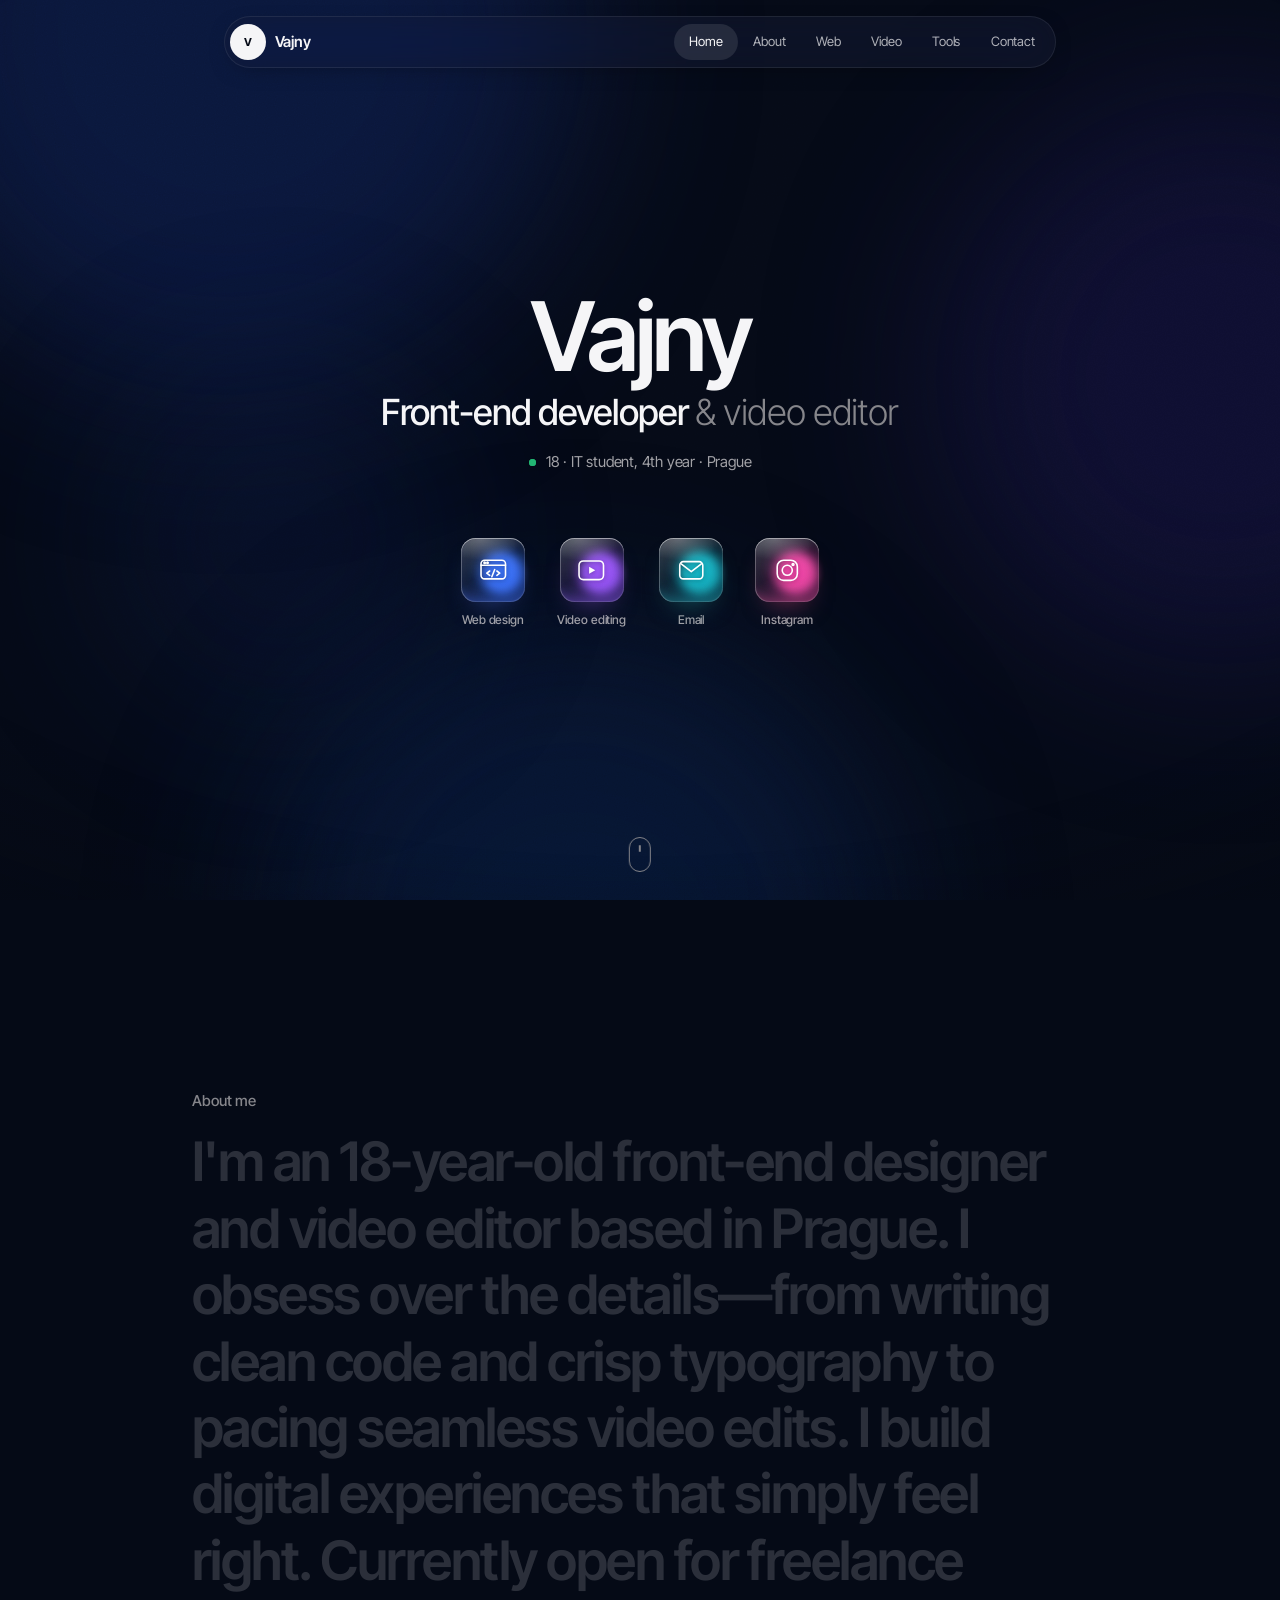
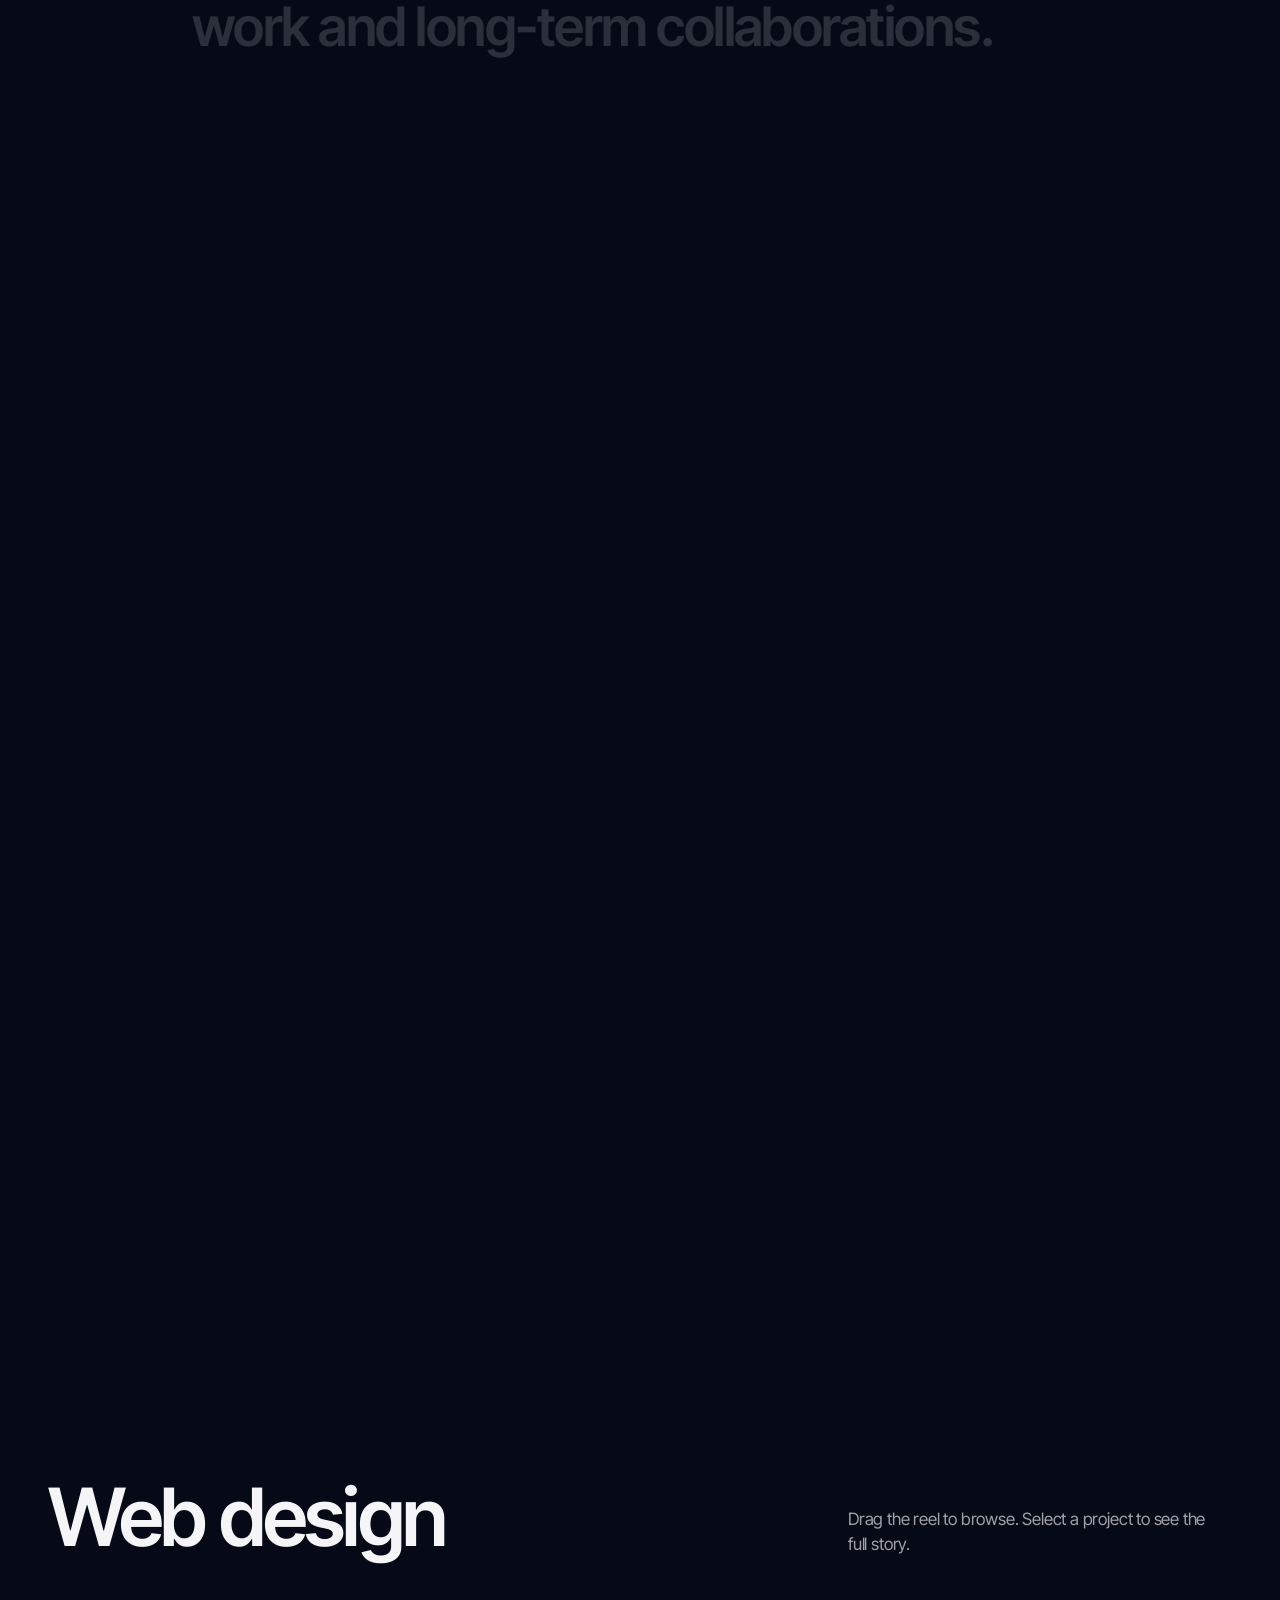
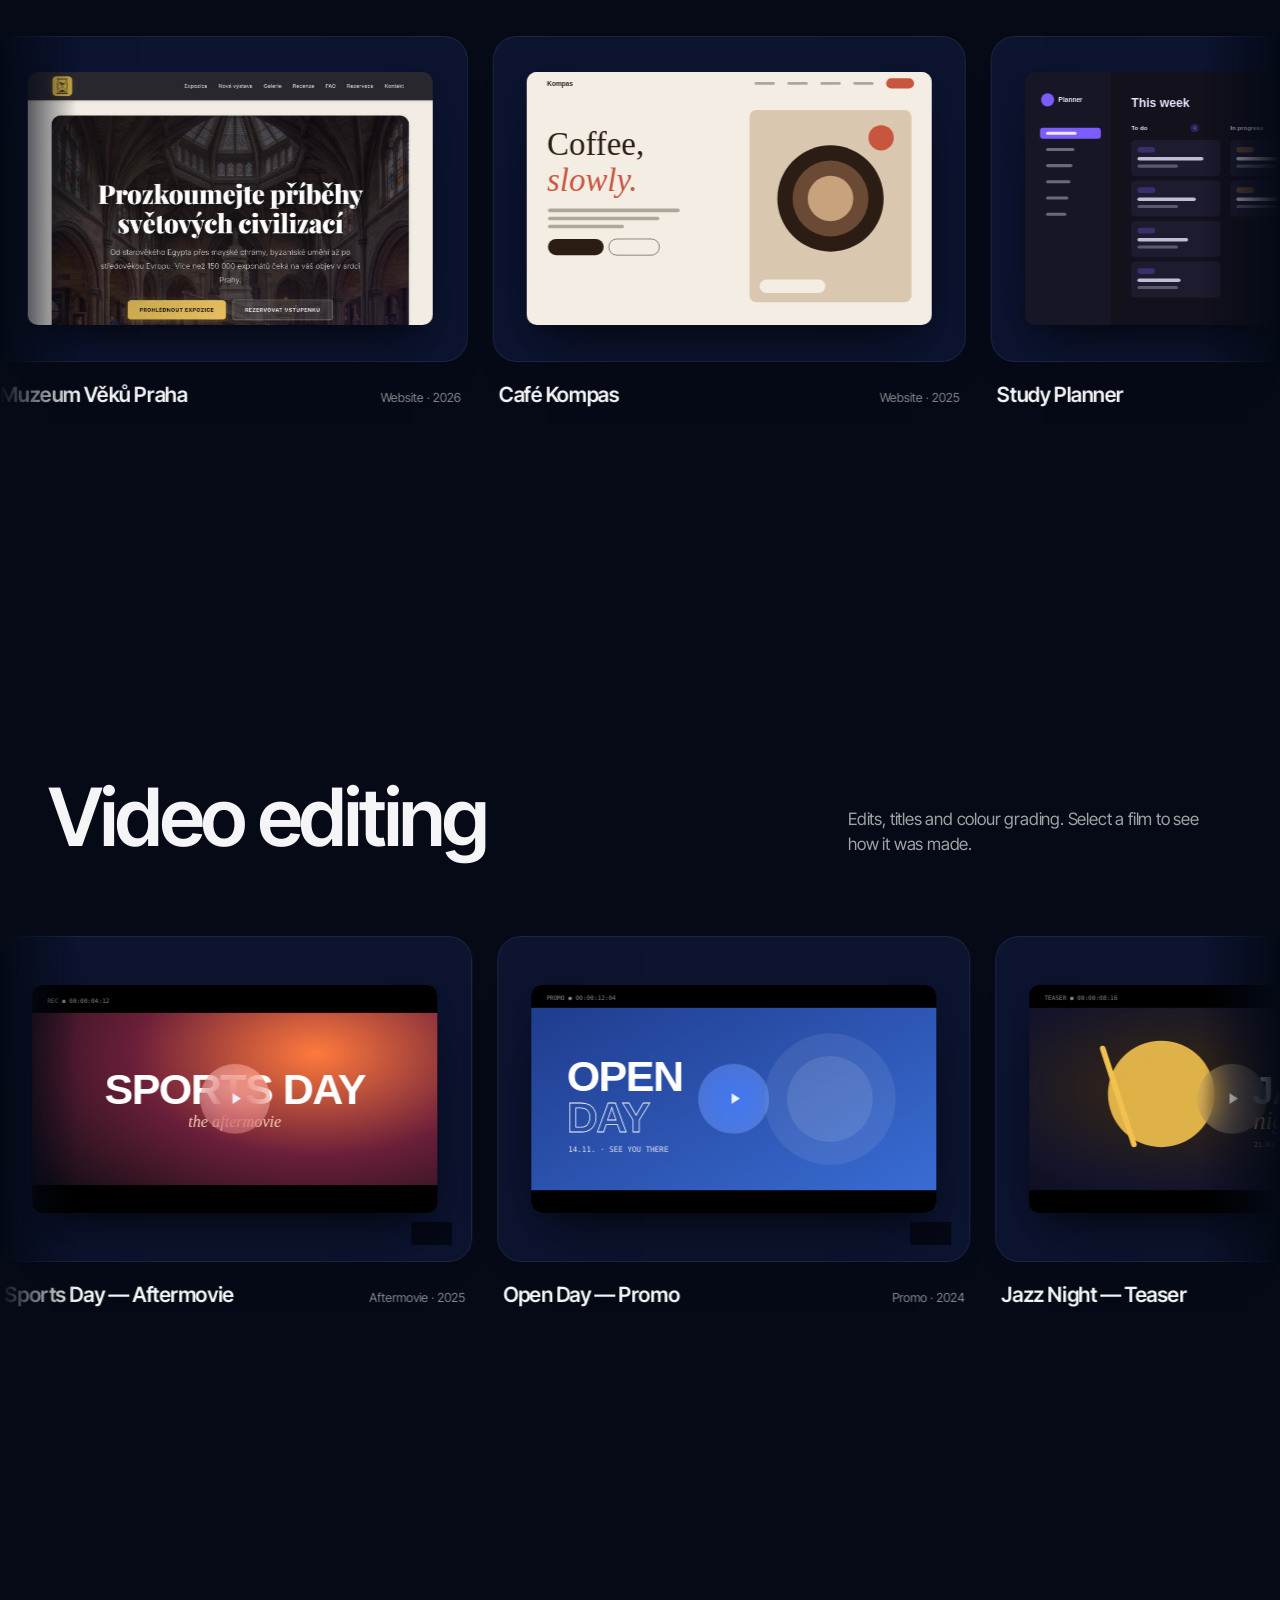
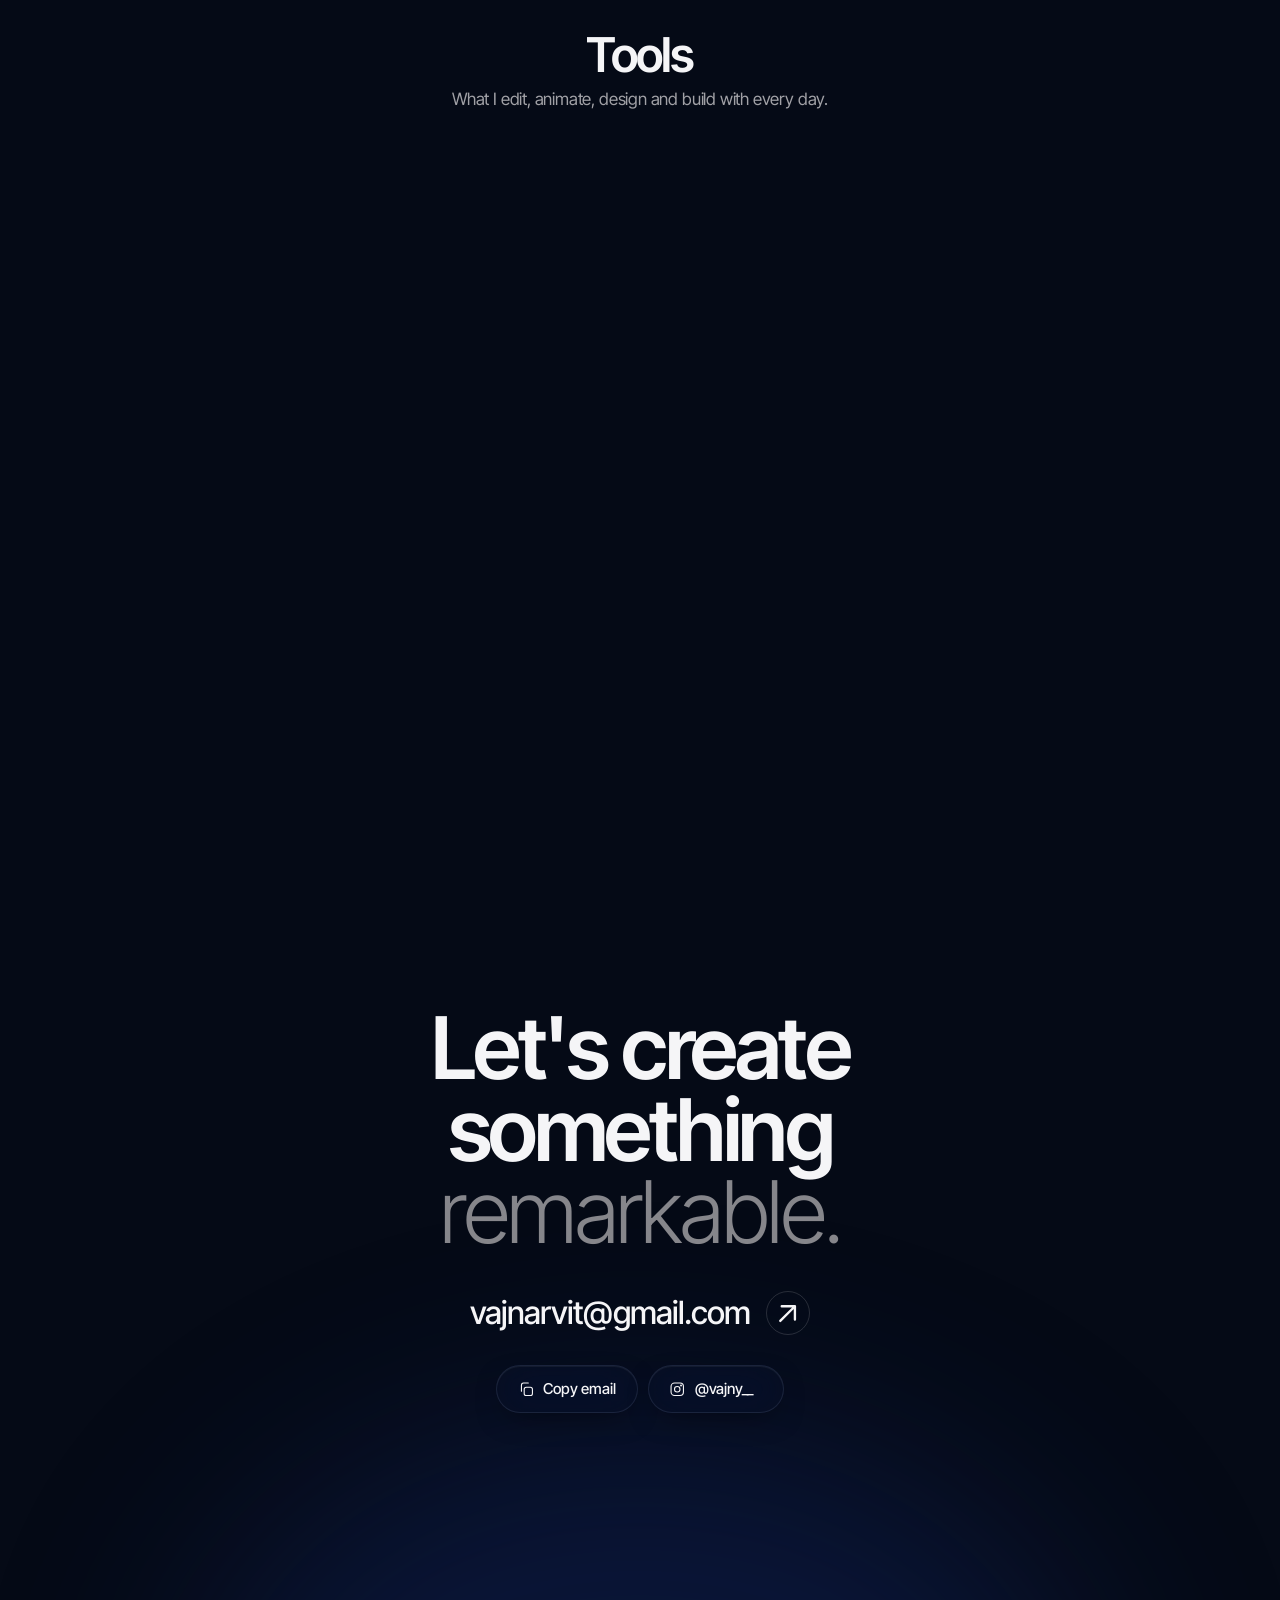
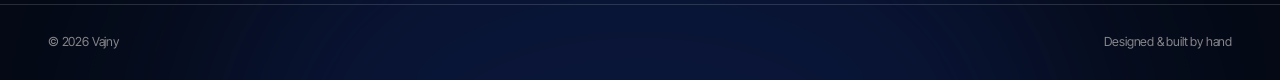
==== index.html @ 8169ac43 "Add files via upload" ====
<!DOCTYPE html>
<html lang="en">
<head>
  <meta charset="UTF-8">
  <meta name="viewport" content="width=device-width, initial-scale=1">
  <title>Vajny — Front-end Developer &amp; Graphic Designer from Prague</title>
  <meta name="description" content="Vajny is an 18-year-old Information Technology student from Prague — a front-end developer and graphic designer making clean websites and video edits.">
  <meta name="color-scheme" content="dark">
  <meta name="theme-color" content="#050a16">

  <meta property="og:title" content="Vajny — Portfolio">
  <meta property="og:description" content="Front-end development and graphic design.">
  <meta property="og:type" content="website">

  <!-- One typeface: Inter Tight -->
  <link rel="preconnect" href="https://fonts.googleapis.com">
  <link rel="preconnect" href="https://fonts.gstatic.com" crossorigin>
  <link rel="stylesheet" href="https://fonts.googleapis.com/css2?family=Inter+Tight:wght@300..700&display=swap">

  <link rel="stylesheet" href="css/style.css">
  <script src="js/main.js" defer></script>
</head>
<body>
  <a class="skip-link" href="#main">Skip to content</a>

  <!-- Page atmosphere: drifting navy lights, an edge vignette and fine grain.
       Purely decorative. -->
  <div class="atmosphere" aria-hidden="true">
    <span class="orb orb--1"></span>
    <span class="orb orb--2"></span>
    <span class="orb orb--3"></span>
    <span class="orb orb--4"></span>
    <span class="atmosphere__vignette"></span>
  </div>

  <!-- Opening intro (decorative; skipped for reduced motion and on repeat visits) -->
  <div class="intro" aria-hidden="true">
    <p class="intro__word">Hello</p>
  </div>

  <!-- =====================================================
       HEADER — floating frosted-glass navigation
       ===================================================== -->
  <header class="site-header">
    <div class="nav-shell">
      <a class="brand" href="#home" aria-label="Vajny — back to top">
        <span class="brand__mark" aria-hidden="true">V</span>
        <span class="brand__name">Vajny</span>
      </a>

      <nav class="nav" aria-label="Primary">
        <ul class="nav__list">
          <li><a class="nav__link" href="#home">Home</a></li>
          <li><a class="nav__link" href="#about">About</a></li>
          <li><a class="nav__link" href="#www">Web</a></li>
          <li><a class="nav__link" href="#video">Video</a></li>
          <li><a class="nav__link" href="#tools">Tools</a></li>
          <li><a class="nav__link" href="#contact">Contact</a></li>
        </ul>
        <span class="nav__pill" aria-hidden="true"></span>
      </nav>

      <button class="menu-btn" type="button" aria-expanded="false" aria-controls="mobile-nav" aria-label="Open menu">
        <span class="menu-btn__bar" aria-hidden="true"></span>
        <span class="menu-btn__bar" aria-hidden="true"></span>
      </button>
    </div>

    <div class="mobile-nav" id="mobile-nav" inert>
      <ul>
        <li><a class="mobile-nav__link" href="#home">Home</a></li>
        <li><a class="mobile-nav__link" href="#about">About</a></li>
        <li><a class="mobile-nav__link" href="#www">Web design</a></li>
        <li><a class="mobile-nav__link" href="#video">Video editing</a></li>
        <li><a class="mobile-nav__link" href="#tools">Tools</a></li>
        <li><a class="mobile-nav__link" href="#contact">Contact</a></li>
      </ul>
    </div>
  </header>

  <main id="main">

    <!-- =====================================================
         #home — HERO
         ===================================================== -->
    <section id="home" class="hero" aria-labelledby="hero-title">
      <div class="container hero__inner">
        <h1 id="hero-title" class="hero__title">
          <span class="hero__name pop" style="--i:0">Vajny</span>
          <span class="hero__role pop" style="--i:1">Front-end developer <span class="muted">&amp; video editor</span></span>
        </h1>

        <p class="hero__meta pop" style="--i:2">
          <span class="status-dot" aria-hidden="true"></span>
          18 · IT student, 4th year · Prague
        </p>

        <!-- App-icon tiles: work + contact, all equal. They pop in, then float gently forever. -->
        <ul class="tiles" aria-label="Explore and contact">
          <li class="tile pop" style="--i:3">
            <a class="tile__link" href="#www">
              <span class="tile__icon tile__icon--web" aria-hidden="true">
                <svg viewBox="0 0 48 48"><rect x="7" y="10" width="34" height="26" rx="5"/><path d="M7 17h34"/><circle cx="12" cy="13.5" r="1"/><circle cx="16" cy="13.5" r="1"/><path d="M19 25l-4 3 4 3M29 25l4 3-4 3M26 23l-4 10"/></svg>
              </span>
              <span class="tile__label">Web design</span>
            </a>
          </li>
          <li class="tile pop" style="--i:4">
            <a class="tile__link" href="#video">
              <span class="tile__icon tile__icon--video" aria-hidden="true">
                <svg viewBox="0 0 48 48"><rect x="7" y="11" width="34" height="26" rx="6"/><path d="M21 19v10l8.5-5z"/></svg>
              </span>
              <span class="tile__label">Video editing</span>
            </a>
          </li>
          <li class="tile pop" style="--i:5">
            <a class="tile__link" href="mailto:vajnarvit@gmail.com">
              <span class="tile__icon tile__icon--mail" aria-hidden="true">
                <svg viewBox="0 0 48 48"><rect x="8" y="12" width="32" height="24" rx="5"/><path d="M10 15l14 11 14-11"/></svg>
              </span>
              <span class="tile__label">Email</span>
            </a>
          </li>
          <li class="tile pop" style="--i:6">
            <a class="tile__link" href="https://www.instagram.com/vajny__" target="_blank" rel="noopener">
              <span class="tile__icon tile__icon--insta" aria-hidden="true">
                <svg viewBox="0 0 48 48"><rect x="10" y="10" width="28" height="28" rx="9"/><circle cx="24" cy="24" r="7"/><circle cx="32" cy="16" r="1.3"/></svg>
              </span>
              <span class="tile__label">Instagram<span class="visually-hidden"> (opens in a new tab)</span></span>
            </a>
          </li>
        </ul>
      </div>

      <a class="scroll-cue pop" style="--i:7" href="#about">
        <span class="scroll-cue__mouse" aria-hidden="true"></span>
        <span class="visually-hidden">Scroll to about</span>
      </a>
    </section>

    <!-- =====================================================
         #about — STATEMENT (pinned; words light up with scroll)
         ===================================================== -->
    <section id="about" class="about" aria-labelledby="about-title">
      <div class="about__sticky">
        <div class="container">
          <h2 id="about-title" class="about__label">About me</h2>
          <p class="statement" data-words>
            I'm an 18-year-old front-end designer and video editor based in Prague. I obsess over the details—from writing clean code and crisp typography to pacing seamless video edits. I build digital experiences that simply feel right. Currently open for freelance work and long-term collaborations.
          </p>
        </div>
      </div>
    </section>

    <!-- =====================================================
         #www — WEB DESIGN (infinite, draggable reel)
         Each card holds the full case study; clicking opens it.
         JS clones the cards (as inert copies) to make the loop seamless.
         ===================================================== -->
    <section id="www" class="work" aria-labelledby="www-title">
      <div class="container work__head">
        <h2 id="www-title" class="section-title">Web design</h2>
        <p class="section-lead">Drag the reel to browse. Select a project to see the full story.</p>
      </div>

      <div class="reel" aria-roledescription="carousel" aria-label="Web design projects">
        <div class="reel__track">

          <!-- PROJECT CARD — copy this <article> to add a project.
               .work-card__details holds everything shown in the detail view (1–3 images). -->
          <article class="work-card">
            <button class="work-card__open" type="button" aria-haspopup="dialog">
              <span class="work-card__media">
                <img src="img/muzeum-1.jpg" alt="Muzeum Věků Praha homepage: a dark museum hall behind the headline “Prozkoumejte příběhy světových civilizací”" loading="lazy" width="800" height="500">
              </span>
              <span class="work-card__row">
                <span class="work-card__title">Muzeum Věků Praha</span>
                <span class="work-card__type">Website · 2026</span>
              </span>
            </button>
            <div class="work-card__details" hidden>
              <h3>Muzeum Věků Praha</h3>
              <p class="pd-type">Website · 2026</p>
              <p>
                A website for a fictional Prague museum of world civilisations. Visitors can browse
                the exhibitions, see what is opening next and book tickets online. The exhibitions
                load from a CSV file, the gallery is a self-playing carousel, and a countdown runs
                to the next opening. The booking form is checked in the browser first, then
                validated and saved by PHP.
              </p>
              <dl>
                <div><dt>Role</dt><dd>Solo — design &amp; development</dd></div>
                <div><dt>Tech</dt><dd>HTML · CSS · JS · PHP</dd></div>
              </dl>
              <div class="pd-images">
                <img src="img/muzeum-2.jpg" alt="Exhibitions section: cards for Ancient Egypt, Greek sculpture and medieval weapons" loading="lazy" width="800" height="500">
                <img src="img/muzeum-3.jpg" alt="Featured exhibitions carousel showing a suit of medieval armour" loading="lazy" width="800" height="500">
                <img src="img/muzeum-4.jpg" alt="Ticket booking form with date, time, number of people and ticket type" loading="lazy" width="800" height="500">
              </div>
            </div>
          </article>

          <article class="work-card">
            <button class="work-card__open" type="button" aria-haspopup="dialog">
              <span class="work-card__media">
                <img src="img/web-1a.svg" alt="Placeholder: Café Kompas homepage" loading="lazy" width="1600" height="1000">
              </span>
              <span class="work-card__row">
                <span class="work-card__title">Café Kompas</span>
                <span class="work-card__type">Website · 2025</span>
              </span>
            </button>
            <div class="work-card__details" hidden>
              <h3>Café Kompas</h3>
              <p class="pd-type">Website · 2025</p>
              <p>
                A responsive website for a small local café. The goal was to make the menu and
                opening hours effortless to find on a phone. I built a mobile-first layout with
                CSS Grid and a lightweight PHP contact form. The site loads in under a second on 4G.
              </p>
              <dl>
                <div><dt>Role</dt><dd>Design &amp; front-end development</dd></div>
                <div><dt>Tech</dt><dd>HTML · CSS · JS · PHP</dd></div>
              </dl>
              <a href="https://example.com" target="_blank" rel="noopener">View live site<span class="visually-hidden"> (opens in a new tab)</span></a>
              <div class="pd-images">
                <img src="img/web-1a.svg" alt="Placeholder: Café Kompas homepage" loading="lazy" width="1600" height="1000">
                <img src="img/web-1b.svg" alt="Placeholder: Café Kompas menu page" loading="lazy" width="1600" height="1000">
              </div>
            </div>
          </article>

          <article class="work-card">
            <button class="work-card__open" type="button" aria-haspopup="dialog">
              <span class="work-card__media">
                <img src="img/web-2a.svg" alt="Placeholder: Study Planner dashboard" loading="lazy" width="1600" height="1000">
              </span>
              <span class="work-card__row">
                <span class="work-card__title">Study Planner</span>
                <span class="work-card__type">Web app · 2025</span>
              </span>
            </button>
            <div class="work-card__details" hidden>
              <h3>Study Planner</h3>
              <p class="pd-type">Web app · 2025</p>
              <p>
                A focused web app that helps students plan homework and exams. Tasks are saved in
                the browser, so it works instantly without an account. I paid close attention to
                keyboard accessibility and clear empty states. Classmates relied on it through the
                whole exam period.
              </p>
              <dl>
                <div><dt>Role</dt><dd>Solo — UX, code &amp; testing</dd></div>
                <div><dt>Tech</dt><dd>HTML · CSS · JS</dd></div>
              </dl>
              <a href="https://example.com" target="_blank" rel="noopener">View live site<span class="visually-hidden"> (opens in a new tab)</span></a>
              <div class="pd-images">
                <img src="img/web-2a.svg" alt="Placeholder: Study Planner dashboard" loading="lazy" width="1600" height="1000">
              </div>
            </div>
          </article>

          <article class="work-card">
            <button class="work-card__open" type="button" aria-haspopup="dialog">
              <span class="work-card__media">
                <img src="img/web-3a.svg" alt="Placeholder: Open Day event homepage" loading="lazy" width="1600" height="1000">
              </span>
              <span class="work-card__row">
                <span class="work-card__title">School Open Day</span>
                <span class="work-card__type">Event platform · 2024</span>
              </span>
            </button>
            <div class="work-card__details" hidden>
              <h3>School Open Day</h3>
              <p class="pd-type">Event platform · 2024</p>
              <p>
                An event site with online registration for my school's open day. Visitors choose a
                time slot and receive a confirmation email. I built the PHP back-end with a MySQL
                database and a simple admin overview. More than 300 people registered through it.
              </p>
              <dl>
                <div><dt>Role</dt><dd>Back-end &amp; form logic (team of 3)</dd></div>
                <div><dt>Tech</dt><dd>HTML · CSS · PHP</dd></div>
              </dl>
              <a href="https://example.com" target="_blank" rel="noopener">View live site<span class="visually-hidden"> (opens in a new tab)</span></a>
              <div class="pd-images">
                <img src="img/web-3a.svg" alt="Placeholder: Open Day event homepage" loading="lazy" width="1600" height="1000">
                <img src="img/web-3b.svg" alt="Placeholder: registration form with time slots" loading="lazy" width="1600" height="1000">
                <img src="img/web-3c.svg" alt="Placeholder: admin table of registrations" loading="lazy" width="1600" height="1000">
              </div>
            </div>
          </article>

        </div>
      </div>
    </section>

    <!-- =====================================================
         #video — VIDEO EDITING (second infinite reel)
         Same card format as web design; "duration" is the video length.
         ===================================================== -->
    <section id="video" class="work" aria-labelledby="video-title">
      <div class="container work__head">
        <h2 id="video-title" class="section-title">Video editing</h2>
        <p class="section-lead">Edits, titles and colour grading. Select a film to see how it was made.</p>
      </div>

      <div class="reel" aria-roledescription="carousel" aria-label="Video editing projects">
        <div class="reel__track">

          <article class="work-card work-card--video">
            <button class="work-card__open" type="button" aria-haspopup="dialog">
              <span class="work-card__media">
                <img src="img/design-3a.svg" alt="Placeholder: Sports Day aftermovie title card" loading="lazy" width="1600" height="900">
                <span class="play" aria-hidden="true"><svg viewBox="0 0 24 24"><path d="M9 7v10l8-5z"/></svg></span>
                <span class="duration">1:48</span>
              </span>
              <span class="work-card__row">
                <span class="work-card__title">Sports Day — Aftermovie</span>
                <span class="work-card__type">Aftermovie · 2025</span>
              </span>
            </button>
            <div class="work-card__details" hidden>
              <h3>Sports Day — Aftermovie</h3>
              <p class="pd-type">Aftermovie · 2025 · 1:48</p>
              <p>
                A fast, energetic recap of the school sports day. I cut around three hours of footage from four cameras down to under two minutes, timed the edit to the music and graded every shot to one warm, consistent look.
              </p>
              <dl>
                <div><dt>Role</dt><dd>Editing, titles &amp; colour grading</dd></div>
                <div><dt>Tools</dt><dd>Premiere Pro, After Effects</dd></div>
              </dl>
              <a href="https://example.com" target="_blank" rel="noopener">Watch the video<span class="visually-hidden"> (opens in a new tab)</span></a>
              <div class="pd-images">
                <img src="img/design-3a.svg" alt="Placeholder: aftermovie title card" loading="lazy" width="1600" height="900">
                <img src="img/design-3b.svg" alt="Placeholder: colour grading before and after" loading="lazy" width="1600" height="900">
                <img src="img/design-3c.svg" alt="Placeholder: editing timeline in Premiere Pro" loading="lazy" width="1600" height="900">
              </div>
            </div>
          </article>

          <article class="work-card work-card--video">
            <button class="work-card__open" type="button" aria-haspopup="dialog">
              <span class="work-card__media">
                <img src="img/video-2a.svg" alt="Placeholder: Open Day promo video still" loading="lazy" width="1600" height="900">
                <span class="play" aria-hidden="true"><svg viewBox="0 0 24 24"><path d="M9 7v10l8-5z"/></svg></span>
                <span class="duration">0:45</span>
              </span>
              <span class="work-card__row">
                <span class="work-card__title">Open Day — Promo</span>
                <span class="work-card__type">Promo · 2024</span>
              </span>
            </button>
            <div class="work-card__details" hidden>
              <h3>Open Day — Promo</h3>
              <p class="pd-type">Promo · 2024 · 0:45</p>
              <p>
                A short promotional video inviting future students to the school open day. I planned the shots, edited a tight 45-second cut for social media and designed animated titles that match the event website.
              </p>
              <dl>
                <div><dt>Role</dt><dd>Planning, editing &amp; motion titles</dd></div>
                <div><dt>Tools</dt><dd>Premiere Pro, After Effects</dd></div>
              </dl>
              <a href="https://example.com" target="_blank" rel="noopener">Watch the video<span class="visually-hidden"> (opens in a new tab)</span></a>
              <div class="pd-images">
                <img src="img/video-2a.svg" alt="Placeholder: Open Day promo video still" loading="lazy" width="1600" height="900">
              </div>
            </div>
          </article>

          <article class="work-card work-card--video">
            <button class="work-card__open" type="button" aria-haspopup="dialog">
              <span class="work-card__media">
                <img src="img/video-3a.svg" alt="Placeholder: Jazz Night teaser still" loading="lazy" width="1600" height="900">
                <span class="play" aria-hidden="true"><svg viewBox="0 0 24 24"><path d="M9 7v10l8-5z"/></svg></span>
                <span class="duration">0:30</span>
              </span>
              <span class="work-card__row">
                <span class="work-card__title">Jazz Night — Teaser</span>
                <span class="work-card__type">Teaser · 2025</span>
              </span>
            </button>
            <div class="work-card__details" hidden>
              <h3>Jazz Night — Teaser</h3>
              <p class="pd-type">Teaser · 2025 · 0:30</p>
              <p>
                A moody 30-second teaser for the school concert evening, built around the poster series. Slow pushes, film grain and type that moves to the rhythm of the music.
              </p>
              <dl>
                <div><dt>Role</dt><dd>Editing, sound sync &amp; grading</dd></div>
                <div><dt>Tools</dt><dd>Premiere Pro, After Effects</dd></div>
              </dl>
              <a href="https://example.com" target="_blank" rel="noopener">Watch the video<span class="visually-hidden"> (opens in a new tab)</span></a>
              <div class="pd-images">
                <img src="img/video-3a.svg" alt="Placeholder: Jazz Night teaser still" loading="lazy" width="1600" height="900">
                <img src="img/design-1a.svg" alt="Placeholder: Jazz Night poster the teaser is based on" loading="lazy" width="900" height="1200">
              </div>
            </div>
          </article>

        </div>
      </div>
    </section>

    <!-- =====================================================
         #tools — TOOLS I USE
         Apple-style bento grid; each card runs a tiny live demo of the tool.
         (The earlier dock version is saved in versions/tools-dock.)
         ===================================================== -->
    <section id="tools" class="tools" aria-labelledby="tools-title">
      <div class="container">
        <div class="work__head">
          <h2 id="tools-title" class="section-title">Tools</h2>
          <p class="section-lead">What I edit, animate, design and build with every day.</p>
        </div>

        <!-- Bento grid: every card carries a tiny live demo of what the tool does.
             Demos are decorative (aria-hidden) except the JavaScript button, which really works. -->
        <ul class="bento" role="list">
          <!-- Premiere Pro: a timeline with a playhead sweeping across -->
          <li class="bento__card bento__card--pr" data-tool="pr">
            <div class="bento__visual" aria-hidden="true">
              <div class="tl">
                <div class="tl__ruler"><span>00:00</span><span>00:15</span><span>00:30</span><span>00:45</span></div>
                <div class="tl__track"><b>V2</b><i style="--x:16%;--w:22%"></i><i style="--x:66%;--w:16%"></i></div>
                <div class="tl__track"><b>V1</b><i style="--x:0%;--w:34%"></i><i style="--x:35%;--w:27%"></i><i style="--x:63%;--w:37%"></i></div>
                <div class="tl__track tl__track--audio"><b>A1</b><i style="--x:0%;--w:100%"></i></div>
                <span class="tl__head"></span>
              </div>
            </div>
            <div class="bento__info">
              <span class="app-icon app-icon--pr" aria-hidden="true">Pr</span>
              <div>
                <h3 class="bento__name">Premiere Pro</h3>
                <p class="bento__use">Cutting aftermovies, promos and teasers.</p>
              </div>
            </div>
          </li>

          <!-- After Effects: an ease curve in the graph editor, a dot riding it -->
          <li class="bento__card bento__card--ae" data-tool="ae">
            <div class="bento__visual" aria-hidden="true">
              <svg class="graph" viewBox="0 0 200 120" preserveAspectRatio="xMidYMid meet">
                <path class="graph__grid" d="M0 30H200M0 60H200M0 90H200M50 0V120M100 0V120M150 0V120"/>
                <path class="graph__handle" d="M14 104H92M186 16H104"/>
                <circle class="graph__knob" cx="92" cy="104" r="3"/>
                <circle class="graph__knob" cx="104" cy="16" r="3"/>
                <path class="graph__curve" d="M14 104 C 92 104, 104 16, 186 16"/>
                <rect class="graph__key" x="9" y="99" width="10" height="10" transform="rotate(45 14 104)"/>
                <rect class="graph__key" x="181" y="11" width="10" height="10" transform="rotate(45 186 16)"/>
                <circle class="graph__dot" r="5">
                  <animateMotion dur="3.2s" repeatCount="indefinite" path="M14 104 C 92 104, 104 16, 186 16"
                                 keyPoints="0;1;1;0;0" keyTimes="0;.4;.5;.9;1" calcMode="spline"
                                 keySplines=".7 0 .3 1;0 0 1 1;.7 0 .3 1;0 0 1 1"/>
                </circle>
              </svg>
            </div>
            <div class="bento__info">
              <span class="app-icon app-icon--ae" aria-hidden="true">Ae</span>
              <div>
                <h3 class="bento__name">After Effects</h3>
                <p class="bento__use">Motion, titles and smooth easing.</p>
              </div>
            </div>
          </li>

          <!-- Figma: a frame with a live cursor resizing a shape -->
          <li class="bento__card bento__card--figma" data-tool="figma">
            <div class="bento__visual" aria-hidden="true">
              <div class="canvas">
                <span class="canvas__label">Desktop — Home</span>
                <div class="canvas__frame">
                  <span class="canvas__bar"></span>
                  <span class="canvas__line"></span>
                  <span class="canvas__line canvas__line--short"></span>
                  <span class="canvas__shape"><i></i><i></i><i></i><i></i></span>
                  <span class="cursor"><svg viewBox="0 0 16 16"><path d="M2 1l11 6-5 1.5L5.5 14z"/></svg><em>Vajny</em></span>
                </div>
              </div>
            </div>
            <div class="bento__info">
              <span class="app-icon app-icon--figma" aria-hidden="true"><svg viewBox="0 0 38 57"><path fill="#f24e1e" d="M19 0H9.5a9.5 9.5 0 0 0 0 19H19z"/><path fill="#ff7262" d="M19 0h9.5a9.5 9.5 0 0 1 0 19H19z"/><path fill="#a259ff" d="M19 19H9.5a9.5 9.5 0 0 0 0 19H19z"/><circle fill="#1abcfe" cx="28.5" cy="28.5" r="9.5"/><path fill="#0acf83" d="M9.5 38H19v9.5A9.5 9.5 0 1 1 9.5 38z"/></svg></span>
              <div>
                <h3 class="bento__name">Figma</h3>
                <p class="bento__use">Layouts and prototypes before any code.</p>
              </div>
            </div>
          </li>

          <!-- HTML: markup typing itself out -->
          <li class="bento__card bento__card--html" data-tool="html">
            <div class="bento__visual" aria-hidden="true">
              <div class="code">
                <span class="code__line" style="--l:0"><span class="c-t">&lt;section</span> <span class="c-a">id</span>=<span class="c-s">"home"</span><span class="c-t">&gt;</span></span>
                <span class="code__line code__line--in" style="--l:1"><span class="c-t">&lt;h1&gt;</span>Vajny<span class="c-t">&lt;/h1&gt;</span></span>
                <span class="code__line code__line--in" style="--l:2"><span class="c-t">&lt;p&gt;</span>Front-end dev<span class="c-t">&lt;/p&gt;</span></span>
                <span class="code__line" style="--l:3"><span class="c-t">&lt;/section&gt;</span><span class="caret"></span></span>
              </div>
            </div>
            <div class="bento__info">
              <span class="app-icon app-icon--html" aria-hidden="true"><span>HTML</span></span>
              <div>
                <h3 class="bento__name">HTML</h3>
                <p class="bento__use">Semantic, accessible structure.</p>
              </div>
            </div>
          </li>

          <!-- CSS: one box restyled by the rule beside it -->
          <li class="bento__card bento__card--css" data-tool="css">
            <div class="bento__visual" aria-hidden="true">
              <div class="morph">
                <span class="morph__box"></span>
                <div class="code code--small">
                  <span class="code__line"><span class="c-s">.icon</span> {</span>
                  <span class="code__line code__line--in"><span class="c-a">radius</span>: <span class="morph__val"></span>;</span>
                  <span class="code__line">}</span>
                </div>
              </div>
            </div>
            <div class="bento__info">
              <span class="app-icon app-icon--css" aria-hidden="true"><span>CSS</span></span>
              <div>
                <h3 class="bento__name">CSS</h3>
                <p class="bento__use">Layout, type and the small details.</p>
              </div>
            </div>
          </li>

          <!-- JavaScript: a real button, so the card proves itself -->
          <li class="bento__card bento__card--js" data-tool="js">
            <div class="bento__visual">
              <div class="clicker">
                <button class="clicker__btn" type="button" data-clicker>Click me</button>
                <p class="clicker__out" aria-live="polite"><span class="c-a">count</span> = <strong data-count>0</strong></p>
              </div>
            </div>
            <div class="bento__info">
              <span class="app-icon app-icon--js" aria-hidden="true"><span>JS</span></span>
              <div>
                <h3 class="bento__name">JavaScript</h3>
                <p class="bento__use">Interaction that makes pages feel alive.</p>
              </div>
            </div>
          </li>
        </ul>
      </div>
    </section>

  </main>

  <!-- =====================================================
       FOOTER — contact
       ===================================================== -->
  <footer id="contact" class="site-footer" aria-labelledby="contact-title">
    <div class="footer__glow" aria-hidden="true"></div>
    <div class="container contact">
      <h2 id="contact-title" class="contact__title">Let's create something <span class="muted">remarkable.</span></h2>

      <a class="contact__email" href="mailto:vajnarvit@gmail.com">
        vajnarvit@gmail.com
        <span class="arrow" aria-hidden="true"><svg class="icon" viewBox="0 0 24 24"><path d="M7 17 17 7M8 7h9v9"/></svg></span>
      </a>

      <div class="contact__actions">
        <button class="btn btn--glass" type="button" data-copy="vajnarvit@gmail.com">
          <svg class="icon" viewBox="0 0 24 24" aria-hidden="true" focusable="false"><rect x="9" y="9" width="12" height="12" rx="3"/><path d="M5 15V6a3 3 0 0 1 3-3h7"/></svg>
          Copy email
        </button>
        <a class="btn btn--glass" href="https://www.instagram.com/vajny__" target="_blank" rel="noopener">
          <svg class="icon" viewBox="0 0 24 24" aria-hidden="true" focusable="false"><rect x="3" y="3" width="18" height="18" rx="5"/><circle cx="12" cy="12" r="4"/><circle cx="17.5" cy="6.5" r=".6" fill="currentColor"/></svg>
          @vajny__<span class="visually-hidden"> on Instagram (opens in a new tab)</span>
        </a>
      </div>
    </div>

    <div class="container footer-bar">
      <p>&copy; <span id="year">2026</span> Vajny</p>
      <p>Designed &amp; built by hand</p>
    </div>
  </footer>

  <!-- Back to top — ring shows scroll progress -->
  <a class="to-top" href="#home" aria-label="Back to top">
    <svg class="to-top__ring" viewBox="0 0 56 56" aria-hidden="true" focusable="false">
      <circle class="to-top__track" cx="28" cy="28" r="26"/>
      <circle class="to-top__progress" cx="28" cy="28" r="26"/>
    </svg>
    <span class="to-top__arrow" aria-hidden="true">
      <svg class="icon" viewBox="0 0 24 24"><path d="M12 19V5M6 11l6-6 6 6"/></svg>
    </span>
  </a>

  <div class="toast" role="status" aria-live="polite"></div>

  <!-- PROJECT DETAIL — filled from the clicked card's .work-card__details -->
  <dialog class="project-dialog" aria-labelledby="pd-title">
    <div class="project-dialog__panel">
      <button class="pd-close" type="button" aria-label="Close project">
        <svg class="icon" viewBox="0 0 24 24" aria-hidden="true" focusable="false"><path d="M6 6l12 12M18 6 6 18"/></svg>
      </button>
      <div class="pd-body"></div>
    </div>
  </dialog>

</body>
</html>
---- css/style.css ----
/* =========================================================
   Portfolio — deep navy, dark only
   ---------------------------------------------------------
   1.  Tokens
   2.  Base, utilities
   3.  Buttons
   4.  Opening intro
   5.  Header (glass nav, mobile menu)
   6.  Hero (pop-in + floating app tiles)
   7.  About (pinned statement)
   8.  Work (infinite reel + project dialog)
   10. Footer / contact
   11. Back to top, toast
   13. Motion & reduced motion
   14. Breakpoints
   ========================================================= */

/* ---------- 1. Tokens ---------- */
:root {
  --bg: #050a16;
  --bg-2: #070e1e;
  --surface: #0b1428;
  --surface-2: #101b33;
  --text: #f5f5f7;            /* Apple label white */
  --text-2: #a1a1a6;          /* secondary label, 8.6:1 on --bg */
  --text-3: #86868b;          /* tertiary label, 5.9:1 */
  --dim: rgb(245 245 247 / .16);
  --line: rgb(255 255 255 / .08);
  --line-2: rgb(255 255 255 / .14);
  --soft: rgb(255 255 255 / .07);

  --glass: rgb(10 18 36 / .55);
  --glass-strong: rgb(14 24 46 / .88);
  --glass-border: rgb(170 190 230 / .12);
  --glass-shadow: 0 1px 0 rgb(255 255 255 / .05) inset, 0 10px 30px -12px rgb(0 0 0 / .6);

  --panel: #0c1430;           /* flat navy stage behind screenshots */
  --shot-shadow: 0 30px 60px -20px rgb(0 0 0 / .6), 0 12px 24px -12px rgb(0 0 0 / .45);

  --font: "Inter Tight", ui-sans-serif, system-ui, -apple-system, "Segoe UI", Roboto, sans-serif;
  --fs-xs: .78rem;
  --fs-sm: .9375rem;
  --fs-lg: clamp(1.125rem, 1.02rem + .4vw, 1.3125rem);
  --fs-h2: clamp(2.5rem, 1.5rem + 4.4vw, 5.5rem);

  --gutter: 1.25rem;
  --container: 80rem;
  --radius-lg: 24px;
  --radius: 18px;
  --radius-sm: 12px;
  --nav-h: 3.25rem;

  --ease: cubic-bezier(.16, 1, .3, 1);          /* smooth settle */
  --spring: cubic-bezier(.3, 1.35, .5, 1);      /* gentle overshoot, Apple-like */
  --t: .3s;

  color-scheme: dark;
}

/* ---------- 2. Base, utilities ---------- */
*, *::before, *::after { box-sizing: border-box; }

html {
  -webkit-text-size-adjust: 100%;
}
@media (prefers-reduced-motion: no-preference) {
  html { scroll-behavior: smooth; }
}

body {
  margin: 0;
  font-family: var(--font);
  font-size: 1.0625rem;      /* 17px, Apple body size */
  line-height: 1.5;
  letter-spacing: -.011em;
  color: var(--text);
  background-color: var(--bg);
  -webkit-font-smoothing: antialiased;
  -moz-osx-font-smoothing: grayscale;
  overflow-x: clip;
}
body.is-locked { overflow: hidden; }

/* ---------- Page atmosphere ----------
   A fixed layer behind everything:
   1. four large, blurred navy/indigo lights drifting on slow, different paths
   2. a vignette that darkens the edges for depth
   3. fine grain so the gradients never band                          */
.atmosphere {
  position: fixed;
  inset: 0;
  z-index: -1;
  overflow: hidden;
  pointer-events: none;
  background: #050a16;
}
.orb {
  position: absolute;
  border-radius: 50%;
  filter: blur(90px);
  opacity: .55;
  will-change: transform;
}
.orb--1 { width: 55vmax; height: 55vmax; top: -25vmax; left: -10vmax; background: #11245f; opacity: .5; animation: drift-1 38s ease-in-out infinite alternate; }
.orb--2 { width: 45vmax; height: 45vmax; top: 10vh;    right: -18vmax; background: #1c1650; opacity: .45; animation: drift-2 46s ease-in-out infinite alternate; }
.orb--3 { width: 50vmax; height: 50vmax; bottom: -28vmax; left: 20vw; background: #0b2453; opacity: .45; animation: drift-3 52s ease-in-out infinite alternate; }
.orb--4 { width: 28vmax; height: 28vmax; top: 40vh;    left: 8vw;     background: #16307a; opacity: .18; animation: drift-4 30s ease-in-out infinite alternate; }
@keyframes drift-1 { to { transform: translate(22vw, 18vh) scale(1.15); } }
@keyframes drift-2 { to { transform: translate(-26vw, 22vh) scale(.9); } }
@keyframes drift-3 { to { transform: translate(18vw, -24vh) scale(1.1); } }
@keyframes drift-4 { to { transform: translate(40vw, -10vh) scale(1.3); } }

.atmosphere__vignette {
  position: absolute;
  inset: 0;
  background: radial-gradient(130% 100% at 50% 40%, transparent 55%, rgb(2 5 12 / .75) 100%);
}
/* Grain on top of the lights */
.atmosphere::after {
  content: "";
  position: absolute;
  inset: 0;
  opacity: .16;
  mix-blend-mode: overlay;
  background-image: url("data:image/svg+xml,%3Csvg xmlns='http://www.w3.org/2000/svg' width='160' height='160'%3E%3Cfilter id='n'%3E%3CfeTurbulence type='fractalNoise' baseFrequency='.9' numOctaves='2' stitchTiles='stitch'/%3E%3CfeColorMatrix values='0 0 0 0 1 0 0 0 0 1 0 0 0 0 1 0 0 0 .9 0'/%3E%3C/filter%3E%3Crect width='100%25' height='100%25' filter='url(%23n)'/%3E%3C/svg%3E");
}


h1, h2, h3 { margin: 0; font-weight: 600; line-height: 1.05; letter-spacing: -.03em; text-wrap: balance; }
p { margin: 0; text-wrap: pretty; }
ul { margin: 0; padding: 0; list-style: none; }
dl, dd, figure { margin: 0; }
img { display: block; max-width: 100%; height: auto; }
a { color: inherit; text-decoration: none; }
button { font: inherit; color: inherit; background: none; border: 0; padding: 0; cursor: pointer; }

.muted { color: var(--text-3); font-weight: 300; }

::selection { background: var(--text); color: var(--bg); }

/* Scrollbars in the palette, not browser grey */
html { scrollbar-color: #24345a var(--bg); }
.project-dialog__panel { scrollbar-color: #2a3c66 transparent; scrollbar-width: thin; }
:focus-visible { outline: 2px solid var(--text); outline-offset: 3px; border-radius: 6px; }

.icon {
  width: 1.1em;
  height: 1.1em;
  flex-shrink: 0;
  fill: none;
  stroke: currentColor;
  stroke-width: 1.6;
  stroke-linecap: round;
  stroke-linejoin: round;
}

.container { width: 100%; max-width: var(--container); margin-inline: auto; padding-inline: var(--gutter); }

.visually-hidden {
  position: absolute !important;
  width: 1px; height: 1px;
  margin: -1px; padding: 0;
  overflow: hidden;
  clip: rect(0 0 0 0);
  white-space: nowrap;
  border: 0;
}

.skip-link {
  position: fixed;
  top: -100px;
  left: 1rem;
  z-index: 1000;
  padding: .7rem 1.1rem;
  border-radius: 999px;
  background: var(--text);
  color: var(--bg);
  font-weight: 500;
}
.skip-link:focus { top: 1rem; }

.section-title { font-size: var(--fs-h2); font-weight: 600; letter-spacing: -.035em; line-height: 1; }

/* Frosted glass */
.nav-shell, .btn--glass, .mobile-nav, .to-top {
  background: var(--glass);
  border: 1px solid var(--glass-border);
  box-shadow: var(--glass-shadow);
  backdrop-filter: blur(20px) saturate(180%);
  -webkit-backdrop-filter: blur(20px) saturate(180%);
}

/* ---------- 3. Buttons ---------- */
.btn {
  display: inline-flex;
  align-items: center;
  justify-content: center;
  gap: .55rem;
  min-height: 3rem;
  padding: .7rem 1.3rem;
  border-radius: 999px;
  font-size: var(--fs-sm);
  font-weight: 500;
  white-space: nowrap;
  transition: transform .5s var(--spring), background-color var(--t);
}
.btn:hover { transform: translateY(-1px); background: rgb(255 255 255 / .14); }
.btn:active { transform: scale(.95); transition-duration: .12s; }

/* ---------- 4. Opening intro ---------- */
.intro { display: none; }
.js .intro {
  position: fixed;
  inset: 0;
  z-index: 500;
  display: grid;
  place-items: center;
  background: var(--bg);
  border-radius: 0 0 50% 50% / 0 0 0 0;
}
.intro__word {
  font-size: clamp(2.5rem, 1.5rem + 5vw, 5rem);
  font-weight: 600;
  letter-spacing: -.04em;
  animation: intro-word .7s var(--ease) both;
}
.intro__word::after { content: "."; color: var(--text-3); }
@keyframes intro-word { from { opacity: 0; transform: translateY(24px); filter: blur(8px); } }

/* JS adds .is-leaving: the curtain lifts with a curved edge */
.intro.is-leaving { animation: intro-out 1s cubic-bezier(.76, 0, .24, 1) forwards; }
.intro.is-leaving .intro__word { animation: intro-word-out .5s var(--ease) forwards; }
@keyframes intro-out {
  0%   { transform: translateY(0); border-radius: 0; }
  60%  { border-radius: 0 0 50% 50% / 0 0 18vh 18vh; }
  100% { transform: translateY(-110%); border-radius: 0 0 50% 50% / 0 0 30vh 30vh; }
}
@keyframes intro-word-out { to { opacity: 0; transform: translateY(-40px); } }
.intro.is-gone { display: none; }

/* ---------- 5. Header ----------
   A compact floating capsule in the spirit of Apple's nav:
   13px links, heavy blur with saturation, a hairline edge and almost
   no shadow. It frames the page without competing with it.        */
.site-header {
  position: fixed;
  top: .75rem;
  left: 0;
  right: 0;
  z-index: 100;
  padding-inline: .75rem;
  pointer-events: none;
}
.nav-shell,
.mobile-nav {
  background: rgb(22 27 44 / .5);
  border: 1px solid rgb(255 255 255 / .08);
  box-shadow: 0 6px 24px -12px rgb(0 0 0 / .5);
  backdrop-filter: blur(20px) saturate(180%);
  -webkit-backdrop-filter: blur(20px) saturate(180%);
}
.nav-shell {
  display: flex;
  align-items: center;
  gap: .25rem;
  max-width: 52rem;
  height: var(--nav-h);
  margin-inline: auto;
  padding: .3rem;
  border-radius: 999px;
  pointer-events: auto;
  transition: background-color .4s var(--ease);
}
/* Over content, a little more body so links stay readable */
.site-header.is-scrolled .nav-shell { background: rgb(16 21 36 / .72); }

.brand {
  display: inline-flex;
  align-items: center;
  gap: .55rem;
  margin-right: auto;
  padding-right: .5rem;
  font-size: .9375rem;
  font-weight: 600;
  letter-spacing: -.015em;
}
.brand__mark {
  display: grid;
  place-items: center;
  width: 2.25rem;
  height: 2.25rem;
  border-radius: 50%;
  background: var(--text);
  color: var(--bg);
  font-size: .6875rem;
  font-weight: 700;
  letter-spacing: .01em;
  transition: transform .5s var(--spring);
}
.brand:hover .brand__mark { transform: scale(1.06); }
.brand__name { display: none; }

.nav { position: relative; display: none; }
.nav__list { position: relative; z-index: 1; display: flex; }
.nav__link {
  display: block;
  padding: .5rem .95rem;
  border-radius: 999px;
  font-size: .8125rem;          /* 13px, Apple nav size */
  font-weight: 400;
  letter-spacing: -.008em;
  color: rgb(245 245 247 / .7);
  transition: color .25s var(--ease);
}
.nav__link:hover, .nav__link.is-active { color: var(--text); }
.nav__pill {
  position: absolute;
  top: 0;
  left: 0;
  height: 100%;
  width: var(--w, 0);
  transform: translateX(var(--x, 0));
  border-radius: 999px;
  background: rgb(255 255 255 / .1);
  opacity: var(--o, 0);
  transition: transform .5s var(--ease), width .5s var(--ease), opacity .3s;
}

.menu-btn {
  display: grid;
  place-content: center;
  gap: 5px;
  width: 2.5rem;
  height: 2.5rem;
  border-radius: 50%;
  background: rgb(255 255 255 / .1);
  transition: background-color .25s var(--ease), transform .3s var(--spring);
}
.menu-btn:active { transform: scale(.92); }
.menu-btn__bar { display: block; width: .95rem; height: 1.5px; border-radius: 2px; background: var(--text); transition: transform .45s var(--ease); }
.menu-btn[aria-expanded="true"] .menu-btn__bar:first-child { transform: translateY(3.25px) rotate(45deg); }
.menu-btn[aria-expanded="true"] .menu-btn__bar:last-child { transform: translateY(-3.25px) rotate(-45deg); }

/* Phone menu: big, semibold links like Apple's mobile nav */
.mobile-nav {
  max-width: 52rem;
  margin: .5rem auto 0;
  padding: .5rem;
  border-radius: 22px;
  background: rgb(16 21 36 / .82);
  pointer-events: auto;
  opacity: 0;
  visibility: hidden;
  transform: translateY(-8px) scale(.98);
  transform-origin: top right;
  transition: opacity .3s var(--ease), transform .45s var(--ease), visibility .3s;
}
.mobile-nav.is-open { opacity: 1; visibility: visible; transform: none; }
.mobile-nav__link {
  display: block;
  padding: .75rem 1rem;
  border-radius: 14px;
  font-size: 1.5rem;
  font-weight: 600;
  letter-spacing: -.025em;
  transition: background-color .2s var(--ease);
}
.mobile-nav__link:hover, .mobile-nav__link.is-active { background: rgb(255 255 255 / .07); }

/* ---------- 6. Hero ---------- */
.hero {
  position: relative;
  display: grid;
  place-items: center;
  min-height: 100svh;
  padding-block: calc(var(--nav-h) + 3rem) 5rem;
  overflow: clip;
  isolation: isolate;
}

.hero__inner { display: flex; flex-direction: column; align-items: center; text-align: center; }

/* Study facts under the role — plain text, the green dot signals availability */
.hero__meta {
  display: inline-flex;
  align-items: center;
  gap: .6rem;
  margin-top: 1.25rem;
  font-size: var(--fs-sm);
  color: var(--text-2);
}
.status-dot { position: relative; flex-shrink: 0; width: .45rem; height: .45rem; border-radius: 50%; background: #22b573; }
.status-dot::after {
  content: "";
  position: absolute;
  inset: 0;
  border-radius: 50%;
  background: inherit;
  animation: ping 2.4s var(--ease) infinite;
}
@keyframes ping { from { transform: scale(1); opacity: .6; } to { transform: scale(3.2); opacity: 0; } }

.hero__title { display: flex; flex-direction: column; align-items: center; }
.hero__name {
  font-size: clamp(3.25rem, 1.3rem + 6vw, 6rem);
  font-weight: 600;
  letter-spacing: -.04em;
  line-height: .95;
}
.hero__role {
  margin-top: .7rem;
  font-size: clamp(1.25rem, .9rem + 1.8vw, 2.25rem);
  font-weight: 500;
  letter-spacing: -.025em;
}

/* App-icon tiles, styled like Apple home-screen icons:
   rounded-square ("squircle") radius, one flat colour each, a hairline
   inner edge, a single soft shadow, and restrained motion. */
.tiles {
  display: grid;
  grid-template-columns: repeat(4, auto);   /* one tidy row, even on phones */
  justify-content: center;
  gap: 1.25rem 1.4rem;
  margin-top: clamp(2.75rem, 1.75rem + 3vw, 4rem);
}
.tile__link {
  display: flex;
  flex-direction: column;
  align-items: center;
  gap: .55rem;
  /* endless gentle float, each tile on its own phase */
  animation: float 6s ease-in-out infinite;
  animation-delay: calc(var(--i) * -1.1s);
}
/* bob up with a slight tilt, alternating direction per tile */
@keyframes float {
  0%, 100% { transform: translateY(0) rotate(0deg); }
  50% { transform: translateY(-8px) rotate(var(--tilt, 1deg)); }
}
.tile:nth-child(even) .tile__link { --tilt: -1.2deg; }

/* ---- Glass icons ----
   A colour orb (.tile__link::before) sits behind each icon; the icon is
   frosted glass over it, so the colour glows through softly instead of
   being one flat fill. Edge light, a top gloss and an inner colour glow
   make it read as a real glass pane. On hover the glass lifts and tilts
   while the orb stays put, so you see the glass slide over the colour. */
.tile__link { position: relative; isolation: isolate; }
.tile__link::before {
  content: '';
  position: absolute;
  z-index: -1;
  top: .95rem;
  left: 50%;
  width: 2.5rem;
  height: 2.5rem;
  translate: -28% 0;
  border-radius: 50%;
  background: rgb(var(--orb));
  filter: blur(5px);
  opacity: .95;
  transition: transform .6s var(--spring), opacity .4s var(--ease);
}
.tile__link:hover::before,
.tile__link:focus-visible::before { transform: scale(1.18); }

.tile__icon {
  position: relative;
  display: grid;
  place-items: center;
  width: 3.75rem;
  height: 3.75rem;
  border-radius: 23%;                       /* Apple icon corner ratio */
  background:
    linear-gradient(150deg, rgb(255 255 255 / .2), rgb(255 255 255 / .04) 48%, rgb(var(--tile) / .22));
  -webkit-backdrop-filter: blur(12px) saturate(170%);
  backdrop-filter: blur(12px) saturate(170%);
  box-shadow:
    inset 0 1px 0 rgb(255 255 255 / .5),          /* bright top edge   */
    inset 1px 0 0 rgb(255 255 255 / .16),         /* soft left edge    */
    inset 0 0 0 1px rgb(255 255 255 / .12),       /* hairline rim      */
    inset 0 -12px 18px -12px rgb(var(--orb) / .7),/* colour pooling at the bottom */
    0 14px 26px -14px rgb(var(--orb) / .55),      /* coloured shadow   */
    0 10px 20px -12px rgb(0 0 0 / .7);
  transition: transform .6s var(--spring), box-shadow .4s var(--ease);
}
/* top gloss, like light catching the glass */
.tile__icon::after {
  content: '';
  position: absolute;
  inset: 1px;
  border-radius: inherit;
  background: radial-gradient(110% 55% at 30% 0%, rgb(255 255 255 / .26), transparent 62%);
  pointer-events: none;
}
.tile__icon svg {
  position: relative;
  z-index: 1;
  width: 54%;
  height: 54%;
  fill: none;
  stroke: #fff;
  stroke-width: 2.2;
  stroke-linecap: round;
  stroke-linejoin: round;
  filter: drop-shadow(0 1px 2px rgb(0 0 0 / .35));
}
.tile__icon--video svg path:last-child { fill: #fff; stroke: none; }

/* Each tile: a glass tint (--tile) and a brighter orb behind it (--orb) */
.tile:has(.tile__icon--web)   { --tile: 52 92 214;  --orb: 72 112 240; }   /* sapphire  */
.tile:has(.tile__icon--video) { --tile: 110 70 210; --orb: 142 92 240; }   /* amethyst  */
.tile:has(.tile__icon--mail)  { --tile: 24 130 146; --orb: 40 170 182; }   /* teal      */
.tile:has(.tile__icon--insta) { --tile: 176 58 126; --orb: 222 82 152; }   /* berry     */

.tile__label {
  font-size: .75rem;               /* 12px, like home-screen labels */
  font-weight: 500;
  letter-spacing: -.005em;
  color: var(--text-2);
  transition: color .25s var(--ease);
}
.tile__link:hover .tile__icon,
.tile__link:focus-visible .tile__icon {
  /* pops out and tilts, like it's being picked up */
  transform: translateY(-6px) rotate(-6deg) scale(1.08);
  box-shadow:
    inset 0 1px 0 rgb(255 255 255 / .6),
    inset 1px 0 0 rgb(255 255 255 / .2),
    inset 0 0 0 1px rgb(255 255 255 / .16),
    inset 0 -14px 20px -12px rgb(var(--orb) / .85),
    0 20px 34px -14px rgb(var(--orb) / .75),
    0 14px 26px -12px rgb(0 0 0 / .8);
}
.tile__link:hover .tile__label { color: var(--text); }
/* Press: icons shrink under the finger, like tapping an app */
.tile__link:active .tile__icon { transform: scale(.9); transition-duration: .1s; }
.tile__link:focus-visible { outline: none; }
.tile__link:focus-visible .tile__icon { outline: 2px solid var(--text); outline-offset: 3px; }

.scroll-cue { position: absolute; left: 50%; bottom: 1.75rem; translate: -50% 0; color: var(--text-3); }
.scroll-cue__mouse { position: relative; display: block; width: 1.4rem; height: 2.2rem; border-radius: 999px; border: 1.5px solid currentColor; }
.scroll-cue__mouse::after {
  content: "";
  position: absolute;
  left: 50%;
  top: .45rem;
  width: 2px;
  height: .45rem;
  margin-left: -1px;
  border-radius: 2px;
  background: currentColor;
  animation: wheel 2s var(--ease) infinite;
}
@keyframes wheel { 70% { transform: translateY(.55rem); opacity: 0; } 100% { opacity: 0; } }

/* ---------- 7. About (pinned statement) ---------- */
.about { height: 220vh; }
.about__sticky {
  position: sticky;
  top: 0;
  display: grid;
  place-items: center;
  min-height: 100svh;
  padding-block: calc(var(--nav-h) + 2rem) 2rem;
}
.about .container { max-width: 62rem; }
.about__label { font-size: var(--fs-sm); font-weight: 500; letter-spacing: 0; color: var(--text-3); }
.statement {
  margin-top: 1.25rem;
  font-size: clamp(1.75rem, 1rem + 3vw, 3.5rem);
  font-weight: 600;
  line-height: 1.22;
  letter-spacing: -.028em;
}
.js .statement .w { color: var(--dim); transition: color .45s var(--ease); }
.js .statement .w.is-lit { color: var(--text); }

/* ---------- 8. Work — infinite reel ---------- */
.work {
  display: flex;
  flex-direction: column;
  justify-content: center;
  min-height: 100svh;
  padding-block: calc(var(--nav-h) + 3rem) 3rem;
  overflow: hidden;
}
.work__head {
  display: flex;
  flex-wrap: wrap;
  align-items: flex-end;
  justify-content: space-between;
  gap: 1rem 3rem;
  margin-bottom: clamp(2rem, 1rem + 3vw, 3.5rem);
}
.section-lead { max-width: 24rem; color: var(--text-2); }

.reel {
  position: relative;
  /* soft fade at both edges */
  mask-image: linear-gradient(90deg, transparent, #000 6%, #000 94%, transparent);
  -webkit-mask-image: linear-gradient(90deg, transparent, #000 6%, #000 94%, transparent);
  touch-action: pan-y;               /* vertical scrolling stays native; we handle horizontal drag */
  cursor: grab;
  user-select: none;
}
.reel.is-dragging { cursor: grabbing; }
.reel__track {
  display: flex;
  gap: clamp(1rem, .6rem + 1.2vw, 1.75rem);
  width: max-content;
  padding-block: 1.5rem;
  transform: translate3d(var(--x, 0px), 0, 0);
  will-change: transform;
}

.work-card { flex: 0 0 auto; width: clamp(17rem, 12rem + 22vw, 32rem); }
.work-card__open { display: block; width: 100%; text-align: left; cursor: inherit; }
.work-card__media {
  display: grid;
  place-items: center;
  aspect-ratio: 16 / 11;
  padding: 7%;
  border-radius: var(--radius-lg);
  background: var(--panel);
  border: 1px solid var(--line);
  transition: transform .7s var(--spring), border-color var(--t);
}
.work-card__media img {
  width: 100%;
  border-radius: 10px;
  box-shadow: var(--shot-shadow);
  pointer-events: none;
  -webkit-user-drag: none;
  transition: transform 1s var(--ease);
}
/* Video cards: play badge + running time over the still */
.work-card__media { position: relative; }
.play {
  position: absolute;
  top: 50%;
  left: 50%;
  display: grid;
  place-items: center;
  width: clamp(3rem, 2rem + 3vw, 4.5rem);
  height: clamp(3rem, 2rem + 3vw, 4.5rem);
  translate: -50% -50%;
  border-radius: 50%;
  background: rgb(255 255 255 / .2);
  backdrop-filter: blur(16px) saturate(160%);
  -webkit-backdrop-filter: blur(16px) saturate(160%);
  transition: transform .6s var(--spring), background-color var(--t);
}
.play svg { width: 36%; height: 36%; margin-left: 2px; fill: #eef2f8; }
.work-card__open:hover .play { transform: scale(1.08); background: rgb(255 255 255 / .28); }
.duration {
  position: absolute;
  right: 1.1rem;
  bottom: 1rem;
  padding: .15rem .55rem;
  border-radius: 999px;
  background: rgb(0 0 0 / .55);
  backdrop-filter: blur(10px);
  -webkit-backdrop-filter: blur(10px);
  font-size: .75rem;
  font-weight: 500;
  font-variant-numeric: tabular-nums;
  color: #eef2f8;
}

.work-card__row {
  display: flex;
  flex-wrap: wrap;
  align-items: baseline;
  gap: .3rem .9rem;
  padding: 1.1rem .4rem 0;
}
.work-card__title { font-size: clamp(1.125rem, 1rem + .6vw, 1.3125rem); font-weight: 600; letter-spacing: -.02em; }
.work-card__type { flex-basis: 100%; font-size: var(--fs-xs); color: var(--text-3); white-space: nowrap; }

.work-card__open:hover .work-card__media,
.work-card__open:focus-visible .work-card__media { transform: translateY(-4px) scale(1.01); border-color: var(--line-2); }
.work-card__open:hover .work-card__media img { transform: scale(1.03); }
.work-card__open:active .work-card__media { transform: scale(.97); transition-duration: .15s; }
.work-card__open:focus-visible { outline: none; }
.work-card__open:focus-visible .work-card__media { outline: 2px solid var(--text); outline-offset: 4px; }

/* Project detail dialog */
.project-dialog {
  width: min(100% - 2rem, 60rem);
  max-height: min(92dvh, 60rem);
  margin: auto;
  padding: 0;
  border: 0;
  border-radius: var(--radius-lg);
  background: transparent;
  color: var(--text);
  overflow: visible;
}
.project-dialog::backdrop {
  background: rgb(0 0 0 / .55);
  backdrop-filter: blur(20px) saturate(140%);
  -webkit-backdrop-filter: blur(20px) saturate(140%);
}
.project-dialog__panel {
  position: relative;
  max-height: min(92dvh, 60rem);
  overflow-y: auto;
  overscroll-behavior: contain;
  border-radius: var(--radius-lg);
  background: var(--surface);
  border: 1px solid var(--line-2);
  box-shadow: 0 40px 120px -30px rgb(0 0 0 / .9);
}
/* Materialise in (scale + blur), not a plain fade */
.project-dialog[open] .project-dialog__panel { animation: materialize .6s var(--ease); }
.project-dialog[open]::backdrop { animation: fade .4s var(--ease); }
.project-dialog.is-closing .project-dialog__panel { animation: dematerialize .3s ease forwards; }
.project-dialog.is-closing::backdrop { animation: fade-out .3s ease forwards; }
@keyframes materialize { from { opacity: 0; transform: translateY(24px) scale(.96); filter: blur(10px); } }
@keyframes dematerialize { to { opacity: 0; transform: translateY(16px) scale(.97); filter: blur(6px); } }
@keyframes fade { from { opacity: 0; } }
@keyframes fade-out { to { opacity: 0; } }

.pd-close {
  position: sticky;
  top: 1rem;
  float: right;
  z-index: 2;
  display: grid;
  place-items: center;
  width: 2.25rem;
  height: 2.25rem;
  margin: 1rem 1rem 0 0;
  border-radius: 50%;
  background: rgb(255 255 255 / .1);        /* Apple sheet close button */
  color: var(--text-2);
  transition: background-color .2s var(--ease), color .2s var(--ease), transform .3s var(--spring);
}
.pd-close .icon { width: 1rem; height: 1rem; stroke-width: 2.2; }
.pd-close:hover { background: rgb(255 255 255 / .16); color: var(--text); }
.pd-close:active { transform: scale(.9); }

.pd-body { display: grid; gap: 1.25rem; padding: clamp(1.5rem, 1rem + 3vw, 3rem); }
.pd-body h3 { font-size: clamp(2rem, 1.4rem + 2.6vw, 3.25rem); letter-spacing: -.035em; }
.pd-body .pd-type { font-size: var(--fs-sm); color: var(--text-3); }
.pd-body > p:not(.pd-type) { max-width: 38rem; color: var(--text-2); font-size: var(--fs-lg); }
.pd-body dl { border-top: 1px solid var(--line-2); max-width: 38rem; }
.pd-body dl div {
  display: grid;
  grid-template-columns: 5rem 1fr;
  gap: 1rem;
  padding-block: .85rem;
  border-bottom: 1px solid var(--line-2);
  font-size: var(--fs-sm);
}
.pd-body dt { color: var(--text-3); }
.pd-body > a {
  justify-self: start;
  display: inline-flex;
  align-items: center;
  gap: .5rem;
  min-height: 3rem;
  padding: .7rem 1.3rem;
  border-radius: 999px;
  background: var(--text);
  color: var(--bg);
  font-size: var(--fs-sm);
  font-weight: 500;
  transition: transform .5s var(--spring);
}
.pd-body > a::after { content: "↗"; }
.pd-body > a:hover { transform: translateY(-2px); }
.pd-images { display: grid; gap: 1rem; margin-top: 1rem; }
.pd-images img {
  width: 100%;
  border-radius: var(--radius);
  border: 1px solid var(--line);
  box-shadow: var(--shot-shadow);
}

/* ---------- 9. Tools ----------
   A spotlight stage above a glass, macOS-style dock. The dock auto-plays
   through the tools while it's on screen; hovering magnifies icons like
   the real dock, and picking one pops it onto the stage.
   Icons stay dark navy; only the monogram carries the tool's colour. */
.tools {
  display: flex;
  flex-direction: column;
  justify-content: center;
  min-height: 100svh;
  padding-block: calc(var(--nav-h) + 2rem) 3rem;
}
.tools .work__head { text-align: center; }
.tools .work__head {               /* centred, stacked: the stage is the focus */
  flex-direction: column;
  align-items: center;
  gap: .5rem;
  margin-bottom: 0;
}
.tools .section-title { font-size: clamp(2rem, 1.4rem + 2.5vw, 3rem); }

/* Shared squircle icon. --s sets the size, everything inside scales with it */
.app-icon {
  --s: 3.25rem;
  display: grid;
  place-items: center;
  width: var(--s);
  height: var(--s);
  border-radius: 23%;
  background: #0f1a36;
  box-shadow:
    inset 0 0 0 1px rgb(255 255 255 / .08),
    inset 0 1px 0 rgb(255 255 255 / .12),
    0 10px 22px -12px rgb(0 0 0 / .85);
  font-size: calc(var(--s) * .4);
  font-weight: 700;
  letter-spacing: -.03em;
  line-height: 1;
  color: var(--mono);
}
.app-icon span { font-size: .6em; letter-spacing: .01em; }
.app-icon svg { width: 38%; height: auto; }

/* Tool colours, softened to sit on navy (also tint the stage glow) */
.app-icon--pr,    [data-tool="pr"]    { --mono: #a8a6ff; }
.app-icon--ae,    [data-tool="ae"]    { --mono: #c9a4ff; }
.app-icon--figma, [data-tool="figma"] { --mono: #a259ff; }
.app-icon--html,  [data-tool="html"]  { --mono: #f08a5d; }
.app-icon--css,   [data-tool="css"]   { --mono: #7aa7f0; }
.app-icon--js,    [data-tool="js"]    { --mono: #f0d76a; }

/* ---- Bento grid ----
   Phones: 2 columns (Premiere and JS full width).
   Desktop: 4 columns, Figma runs two rows tall. */
.bento {
  display: grid;
  grid-template-columns: repeat(2, minmax(0, 1fr));
  gap: .75rem;
  margin-top: clamp(2rem, 5vh, 3rem);
  text-align: left;
}
.bento__card--pr, .bento__card--js { grid-column: span 2; }

.bento__card {
  display: flex;
  flex-direction: column;
  overflow: hidden;
  border-radius: var(--radius-lg);
  background: rgb(255 255 255 / .03);
  border: 1px solid var(--line);
  transition: border-color .3s var(--ease), background-color .3s var(--ease), transform .5s var(--spring);
}
.bento__card:hover { border-color: var(--line-2); background: rgb(255 255 255 / .045); transform: translateY(-3px); }

.bento__visual {
  position: relative;
  flex: 1;
  display: grid;
  place-items: center;
  min-height: 8.5rem;
  padding: 1rem;
  overflow: hidden;
}
.bento__info {
  display: flex;
  align-items: center;
  gap: .75rem;
  padding: .9rem 1rem 1rem;
  border-top: 1px solid var(--line);
}
.bento__info .app-icon { --s: 2.25rem; flex: none; box-shadow: inset 0 0 0 1px rgb(255 255 255 / .08); }
.bento__name { font-size: 1rem; font-weight: 600; letter-spacing: -.015em; }
.bento__use { font-size: .8125rem; line-height: 1.35; color: var(--text-3); }

/* Shared code look (same font as the site; colours per token) */
.code { display: grid; gap: .3rem; font-size: .6875rem; font-weight: 500; color: var(--text-2); white-space: nowrap; }
.code--small { font-size: .6875rem; }
.code__line--in { padding-left: .8em; }
.c-t { color: var(--mono); }
.c-a { color: #c9a4ff; }
.c-s { color: #f0d76a; }

/* ---- Premiere: timeline ---- */
.tl { position: relative; width: 100%; max-width: 30rem; display: grid; gap: .35rem; }
.tl__ruler { display: flex; justify-content: space-between; padding-left: 1.75rem; font-size: .625rem; color: var(--text-3); font-variant-numeric: tabular-nums; }
.tl__track { position: relative; height: 1.35rem; margin-left: 1.75rem; border-radius: 5px; background: rgb(255 255 255 / .03); }
.tl__track b { position: absolute; right: 100%; margin-right: .45rem; top: 50%; translate: 0 -50%; font-size: .625rem; font-weight: 600; color: var(--text-3); }
.tl__track i {
  position: absolute;
  inset-block: 0;
  left: var(--x);
  width: calc(var(--w) - 2px);
  border-radius: 5px;
  background: rgb(168 166 255 / .32);
  border: 1px solid rgb(168 166 255 / .45);
}
.tl__track:first-of-type i { background: rgb(201 164 255 / .28); border-color: rgb(201 164 255 / .4); }
.tl__track--audio { height: 1.6rem; }
.tl__track--audio i {               /* waveform: thin bars, masked into peaks */
  background: repeating-linear-gradient(90deg, rgb(122 167 240 / .7) 0 2px, transparent 2px 4px);
  border-color: rgb(122 167 240 / .3);
  opacity: .8;
}
.tl__head {
  position: absolute;
  top: 0;
  bottom: -.2rem;
  left: 1.75rem;
  width: 2px;
  border-radius: 2px;
  background: var(--text);
  box-shadow: 0 0 10px rgb(255 255 255 / .5);
  animation: playhead 6s linear infinite;
}
.tl__head::before { content: ''; position: absolute; top: -2px; left: 50%; width: 9px; height: 9px; translate: -50% 0; border-radius: 2px 2px 50% 50%; background: var(--text); }
@keyframes playhead { from { translate: 0 0; } to { translate: var(--tl-w, 26rem) 0; } }

/* ---- After Effects: graph editor ---- */
.graph { width: 100%; max-width: 15rem; height: auto; overflow: visible; }
.graph__grid { stroke: rgb(255 255 255 / .06); stroke-width: 1; fill: none; }
.graph__handle { stroke: rgb(255 255 255 / .25); stroke-width: 1; fill: none; }
.graph__knob { fill: var(--bg); stroke: rgb(255 255 255 / .5); stroke-width: 1; }
.graph__curve { stroke: var(--mono); stroke-width: 2.5; fill: none; stroke-linecap: round; }
.graph__key { fill: var(--mono); }
.graph__dot { fill: var(--text); filter: drop-shadow(0 0 6px rgb(201 164 255 / .9)); }

/* ---- Figma: canvas with a live cursor ---- */
.canvas { position: relative; width: 100%; max-width: 15rem; padding-top: 1.1rem; }
.canvas__label { position: absolute; top: 0; left: 0; font-size: .625rem; color: var(--text-3); }
.canvas__frame {
  position: relative;
  display: grid;
  gap: .45rem;
  align-content: start;
  height: 8rem;
  padding: .75rem;
  border-radius: 6px;
  background: #0d1530;
  border: 1px solid rgb(255 255 255 / .08);
}
.canvas__bar { height: .5rem; width: 40%; border-radius: 3px; background: rgb(255 255 255 / .14); }
.canvas__line { height: .35rem; width: 80%; border-radius: 3px; background: rgb(255 255 255 / .07); }
.canvas__line--short { width: 55%; }
.canvas__shape {
  position: absolute;
  left: .75rem;
  top: 3.4rem;
  height: 2.6rem;
  width: 46%;
  border-radius: 6px;
  background: rgb(162 89 255 / .35);
  outline: 1.5px solid #a259ff;
  animation: resize 5s var(--ease) infinite;
}
.canvas__shape i { position: absolute; width: 6px; height: 6px; background: #fff; border: 1.5px solid #a259ff; border-radius: 1px; }
.canvas__shape i:nth-child(1) { top: -4px; left: -4px; }
.canvas__shape i:nth-child(2) { top: -4px; right: -4px; }
.canvas__shape i:nth-child(3) { bottom: -4px; left: -4px; }
.canvas__shape i:nth-child(4) { bottom: -4px; right: -4px; }
@keyframes resize {
  0%, 15%   { width: 46%; height: 2.6rem; }
  45%, 65%  { width: calc(100% - 1.5rem); height: 3.8rem; }
  90%, 100% { width: 46%; height: 2.6rem; }
}
/* The cursor's tip sits on the shape's bottom-right handle and moves with it */
.cursor {
  position: absolute;
  left: calc(.75rem + 46% - 2px);
  top: calc(3.4rem + 2.6rem - 2px);
  z-index: 1;
  display: flex;
  align-items: flex-start;
  pointer-events: none;
  animation: cursor 5s var(--ease) infinite;
}
.cursor svg { width: 16px; height: 16px; fill: #a259ff; stroke: #fff; stroke-width: 1; }
.cursor em { margin: 12px 0 0 -2px; padding: .1rem .4rem; border-radius: 4px; background: #a259ff; color: #fff; font-size: .625rem; font-style: normal; font-weight: 600; }
@keyframes cursor {
  0%, 15%   { left: calc(.75rem + 46% - 2px); top: calc(3.4rem + 2.6rem - 2px); }
  45%, 65%  { left: calc(100% - .75rem - 2px); top: calc(3.4rem + 3.8rem - 2px); }
  90%, 100% { left: calc(.75rem + 46% - 2px); top: calc(3.4rem + 2.6rem - 2px); }
}

/* ---- HTML: lines typing in ---- */
.bento__card--html .code__line { clip-path: inset(0 100% 0 0); animation: type 6s steps(18) infinite; animation-delay: calc(var(--l) * .6s); }
@keyframes type {
  0%      { clip-path: inset(0 100% 0 0); }
  12%, 80% { clip-path: inset(0 0 0 0); }
  90%, 100% { clip-path: inset(0 100% 0 0); }
}
.caret { display: inline-block; width: 2px; height: 1em; margin-left: 3px; vertical-align: -2px; background: var(--mono); animation: blink 1s steps(2) infinite; }
@keyframes blink { 50% { opacity: 0; } }

/* ---- CSS: a box restyled by its own rule ---- */
.morph { display: flex; flex-direction: column; align-items: center; gap: .9rem; }
.morph__box {
  width: 3.5rem;
  height: 3.5rem;
  flex: none;
  background: rgb(122 167 240 / .3);
  border: 1.5px solid #7aa7f0;
  animation: morph 5s var(--spring) infinite;
}
.morph__val::after { content: '0'; color: #f08a5d; animation: morph-val 5s steps(1) infinite; }
@keyframes morph {
  0%, 20%  { border-radius: 0; rotate: 0deg; }
  45%, 70% { border-radius: 23%; rotate: 90deg; }
  90%, 100% { border-radius: 50%; rotate: 180deg; }
}
@keyframes morph-val {
  0%   { content: '0'; }
  40%  { content: '23%'; }
  80%  { content: '50%'; }
}

/* ---- JavaScript: a real button ---- */
.clicker { display: flex; flex-wrap: wrap; align-items: center; justify-content: center; gap: .75rem 1.5rem; }
.clicker__btn {
  min-height: 2.75rem;
  padding: 0 1.25rem;
  border: 1px solid rgb(240 215 106 / .4);
  border-radius: 999px;
  background: rgb(240 215 106 / .12);
  color: #f0d76a;
  font: inherit;
  font-size: .9375rem;
  font-weight: 600;
  cursor: pointer;
  transition: transform .4s var(--spring), background-color .2s var(--ease);
}
.clicker__btn:hover { background: rgb(240 215 106 / .2); }
.clicker__btn:active { transform: scale(.92); transition-duration: .1s; }
.clicker__btn:focus-visible { outline: 2px solid var(--text); outline-offset: 3px; }
.clicker__out { font-size: .9375rem; font-weight: 500; color: var(--text-2); font-variant-numeric: tabular-nums; }
.clicker__out strong { display: inline-block; min-width: 1.5ch; color: var(--text); }
.clicker__out strong.is-bump { animation: bump .45s var(--spring); }
@keyframes bump { 40% { transform: translateY(-5px) scale(1.35); color: #f0d76a; } }

/* Demos only run while the grid is on screen */
.bento:not(.is-visible) *,
.bento:not(.is-visible) *::before,
.bento:not(.is-visible) *::after { animation-play-state: paused !important; }

/* Cards rise in, staggered, the first time the grid appears */
@media (prefers-reduced-motion: no-preference) {
  .js .bento__card { opacity: 0; transform: translateY(24px) scale(.97); }
  .js .bento.is-in .bento__card {
    opacity: 1;
    transform: none;
    transition: opacity .7s var(--ease), transform .8s var(--spring), border-color .3s var(--ease), background-color .3s var(--ease);
    transition-delay: calc(var(--n, 0) * 70ms);
  }
  .js .bento.is-in .bento__card:hover { transform: translateY(-3px); transition-delay: 0s; }
}
.bento__card:nth-child(2) { --n: 1; }
.bento__card:nth-child(3) { --n: 2; }
.bento__card:nth-child(4) { --n: 3; }
.bento__card:nth-child(5) { --n: 4; }
.bento__card:nth-child(6) { --n: 5; }

/* ---------- 10. Footer / contact ---------- */
.site-footer {
  position: relative;
  display: flex;
  flex-direction: column;
  justify-content: space-between;
  min-height: 100svh;
  padding-top: calc(var(--nav-h) + 3rem);
  overflow: hidden;
  isolation: isolate;
}
.footer__glow {
  position: absolute;
  left: 50%;
  bottom: -30vmax;
  z-index: -1;
  width: 70vmax;
  height: 50vmax;
  translate: -50% 0;
  border-radius: 50%;
  background: #12286b;
  opacity: .4;
  filter: blur(110px);
  pointer-events: none;
}
.contact { display: grid; justify-items: center; gap: 1.75rem; margin-block: auto; text-align: center; }
.contact__title { max-width: 14ch; font-size: clamp(2.75rem, 1.4rem + 5vw, 6rem); letter-spacing: -.04em; line-height: .95; }
.contact__email {
  display: inline-flex;
  align-items: center;
  gap: 1rem;
  margin-top: .5rem;
  font-size: clamp(1.25rem, 1rem + 1.4vw, 2rem);
  font-weight: 500;
  letter-spacing: -.03em;
  word-break: break-all;
}
.arrow {
  display: grid;
  place-items: center;
  width: 2.75rem;
  height: 2.75rem;
  border-radius: 50%;
  border: 1px solid var(--line-2);
  transition: background-color .4s var(--ease), color .4s var(--ease), transform .6s var(--spring);
}
.contact__email:hover .arrow { background: var(--text); color: var(--bg); transform: rotate(45deg); }
.contact__actions { display: flex; flex-wrap: wrap; justify-content: center; gap: .6rem; }
.footer-bar {
  display: flex;
  flex-wrap: wrap;
  justify-content: space-between;
  gap: .5rem 1.5rem;
  margin-top: 4rem;
  padding-block: 1.75rem;
  border-top: 1px solid var(--line-2);
  font-size: var(--fs-xs);
  color: var(--text-3);
}

/* ---------- 11. Back to top & toast ---------- */
.to-top {
  position: fixed;
  right: 1.25rem;
  bottom: 1.25rem;
  z-index: 90;
  display: grid;
  place-items: center;
  width: 3.5rem;
  height: 3.5rem;
  border-radius: 50%;
  opacity: 0;
  visibility: hidden;
  transform: translateY(16px) scale(.9);
  transition: opacity .4s var(--ease), transform .6s var(--spring), visibility .4s, background-color var(--t);
}
.to-top.is-visible { opacity: 1; visibility: visible; transform: none; }
.to-top:hover { background: var(--glass-strong); }
.to-top__ring { position: absolute; inset: -1px; width: calc(100% + 2px); height: calc(100% + 2px); rotate: -90deg; }
.to-top__ring circle { fill: none; stroke-width: 1.5; }
.to-top__track { stroke: var(--line-2); }
.to-top__progress {
  stroke: var(--text);
  stroke-linecap: round;
  stroke-dasharray: 163.4;                               /* 2πr, r = 26 */
  stroke-dashoffset: calc(163.4 * (1 - var(--progress, 0)));
}
.to-top__arrow { display: grid; overflow: hidden; width: 1.25rem; height: 1.25rem; }
.to-top__arrow .icon { width: 100%; height: 100%; }
.to-top:hover .to-top__arrow .icon { animation: arrow-up .7s var(--ease); }
@keyframes arrow-up { 45% { transform: translateY(-120%); } 46% { transform: translateY(120%); } 100% { transform: none; } }

.toast {
  position: fixed;
  left: 50%;
  bottom: 1.5rem;
  z-index: 600;
  padding: .7rem 1.2rem;
  border-radius: 999px;
  background: rgb(30 34 48 / .85);
  color: var(--text);
  border: 1px solid rgb(255 255 255 / .1);
  backdrop-filter: blur(20px) saturate(180%);
  -webkit-backdrop-filter: blur(20px) saturate(180%);
  font-size: var(--fs-sm);
  font-weight: 500;
  opacity: 0;
  translate: -50% 12px;
  pointer-events: none;
  transition: opacity .35s var(--ease), translate .5s var(--spring);
}
.toast.is-visible { opacity: 1; translate: -50% 0; }

/* ---------- 13. Motion ---------- */
@media (prefers-reduced-motion: no-preference) {
  /* Hero elements wait hidden, then pop in with a springy stagger */
  .js .pop { opacity: 0; transform: translateY(26px) scale(.9); }
  .js.is-ready .pop {
    animation: pop .9s var(--spring) both;
    animation-delay: calc(var(--i, 0) * 75ms);
  }
  @keyframes pop {
    from { opacity: 0; transform: translateY(26px) scale(.9); filter: blur(6px); }
    to   { opacity: 1; transform: none; filter: none; }
  }
  /* .scroll-cue keeps its centring translate */
  .js.is-ready .scroll-cue { animation-name: pop-fade; }
  @keyframes pop-fade { from { opacity: 0; } to { opacity: 1; } }
  .js .scroll-cue { transform: none; }
}

@media (prefers-reduced-motion: reduce) {
  .tile__link, .orb { animation: none; }
  *, *::before, *::after {
    animation-duration: .01ms !important;
    animation-iteration-count: 1 !important;
    transition-duration: .01ms !important;
  }
}

/* ---------- 14. Breakpoints ---------- */
@media (min-width: 48rem) {
  .work-card__type { flex-basis: auto; margin-left: auto; }
  :root { --gutter: 2rem; }
  .site-header { top: 1rem; }
  .brand__name { display: inline; }
  .nav { display: block; }
  .menu-btn, .mobile-nav { display: none; }
  .tile__icon { width: 4rem; height: 4rem; }
  .tiles { gap: 1.5rem 2rem; }
  .pd-images { grid-template-columns: 1fr 1fr; }
  .bento { gap: 1rem; }
  .bento__visual { min-height: 10rem; }
  .code { font-size: .8125rem; }
  .code--small { font-size: .75rem; }
  .code__line--in { padding-left: 1.1em; }
  .morph { flex-direction: row; gap: 1.25rem; }
  .pd-images img:first-child:nth-last-child(odd) { grid-column: 1 / -1; }
}

@media (min-width: 64rem) {
  :root { --gutter: 3rem; }
  .bento { grid-template-columns: repeat(4, minmax(0, 1fr)); }
  .bento__card--js { grid-column: span 1; }
  .bento__card--figma { grid-column: 4; grid-row: 1 / span 2; }
  .bento__card--figma .canvas__frame { height: 13rem; }
}
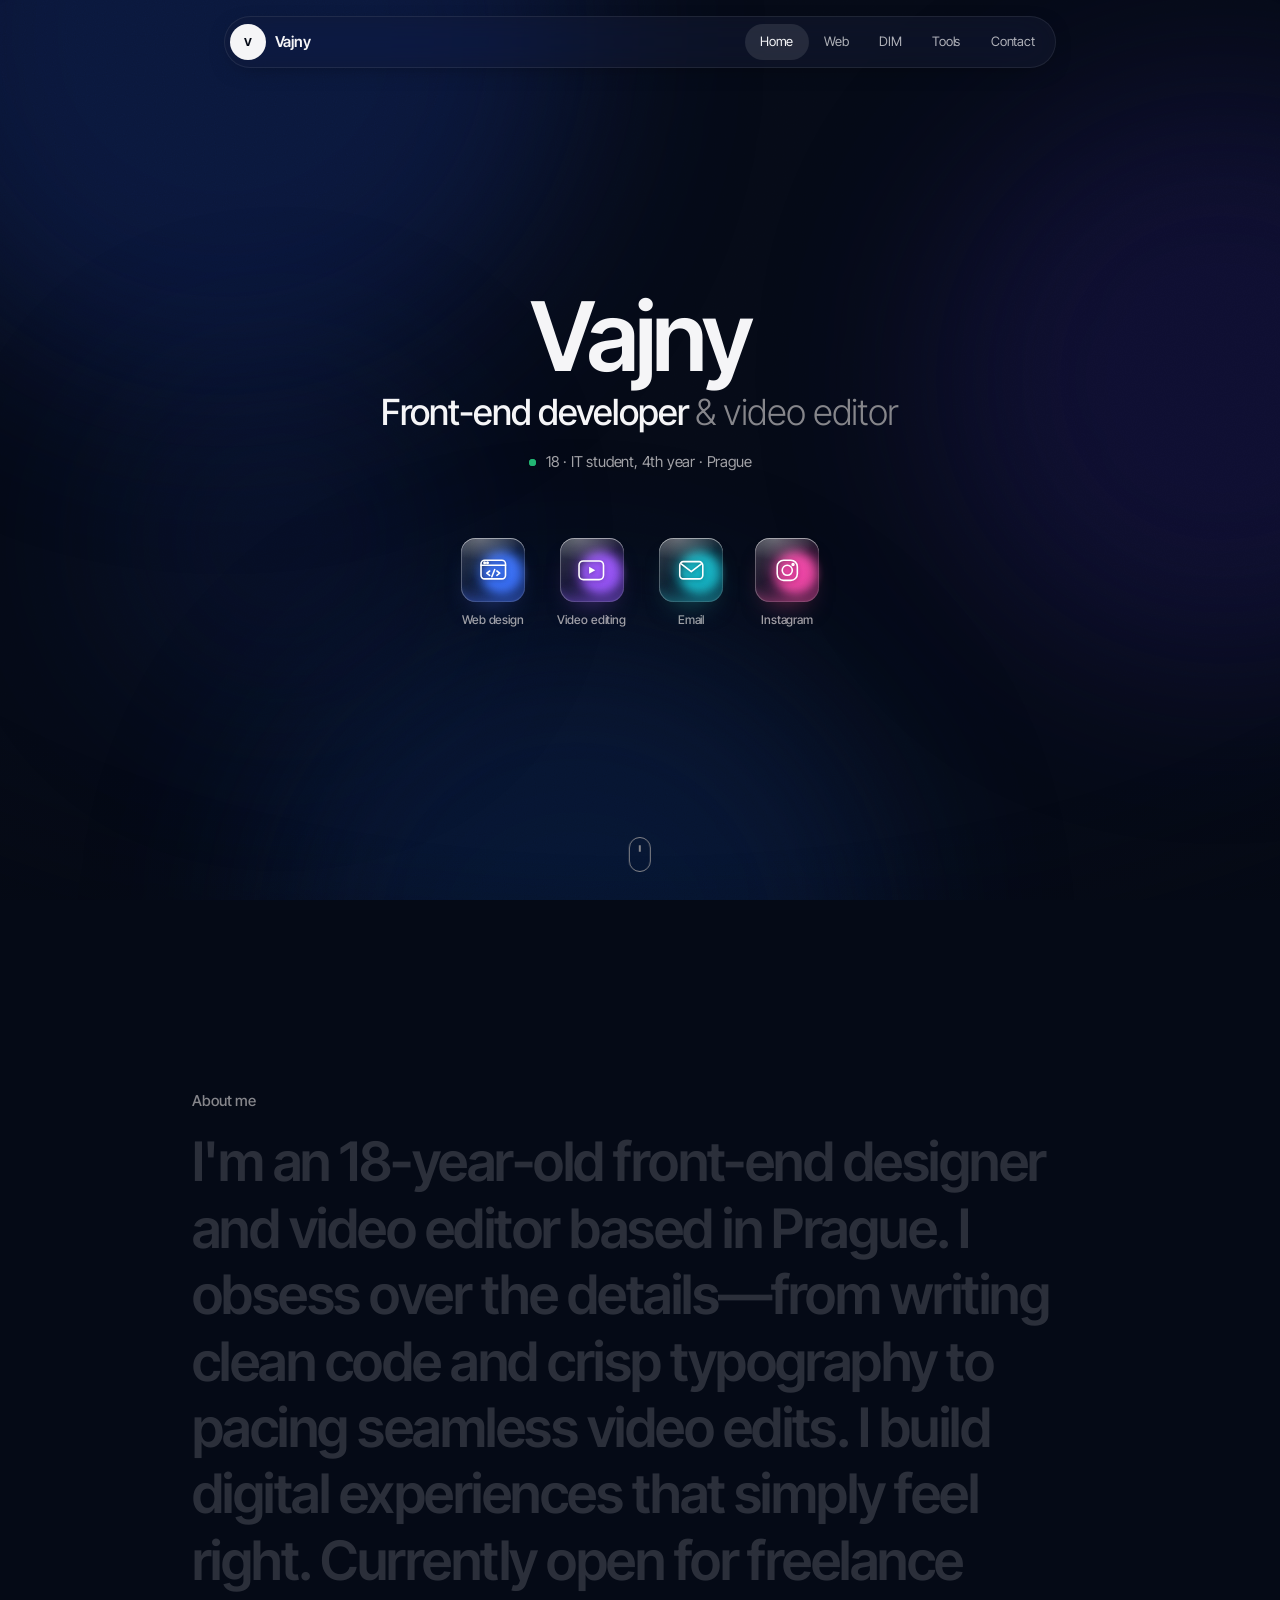
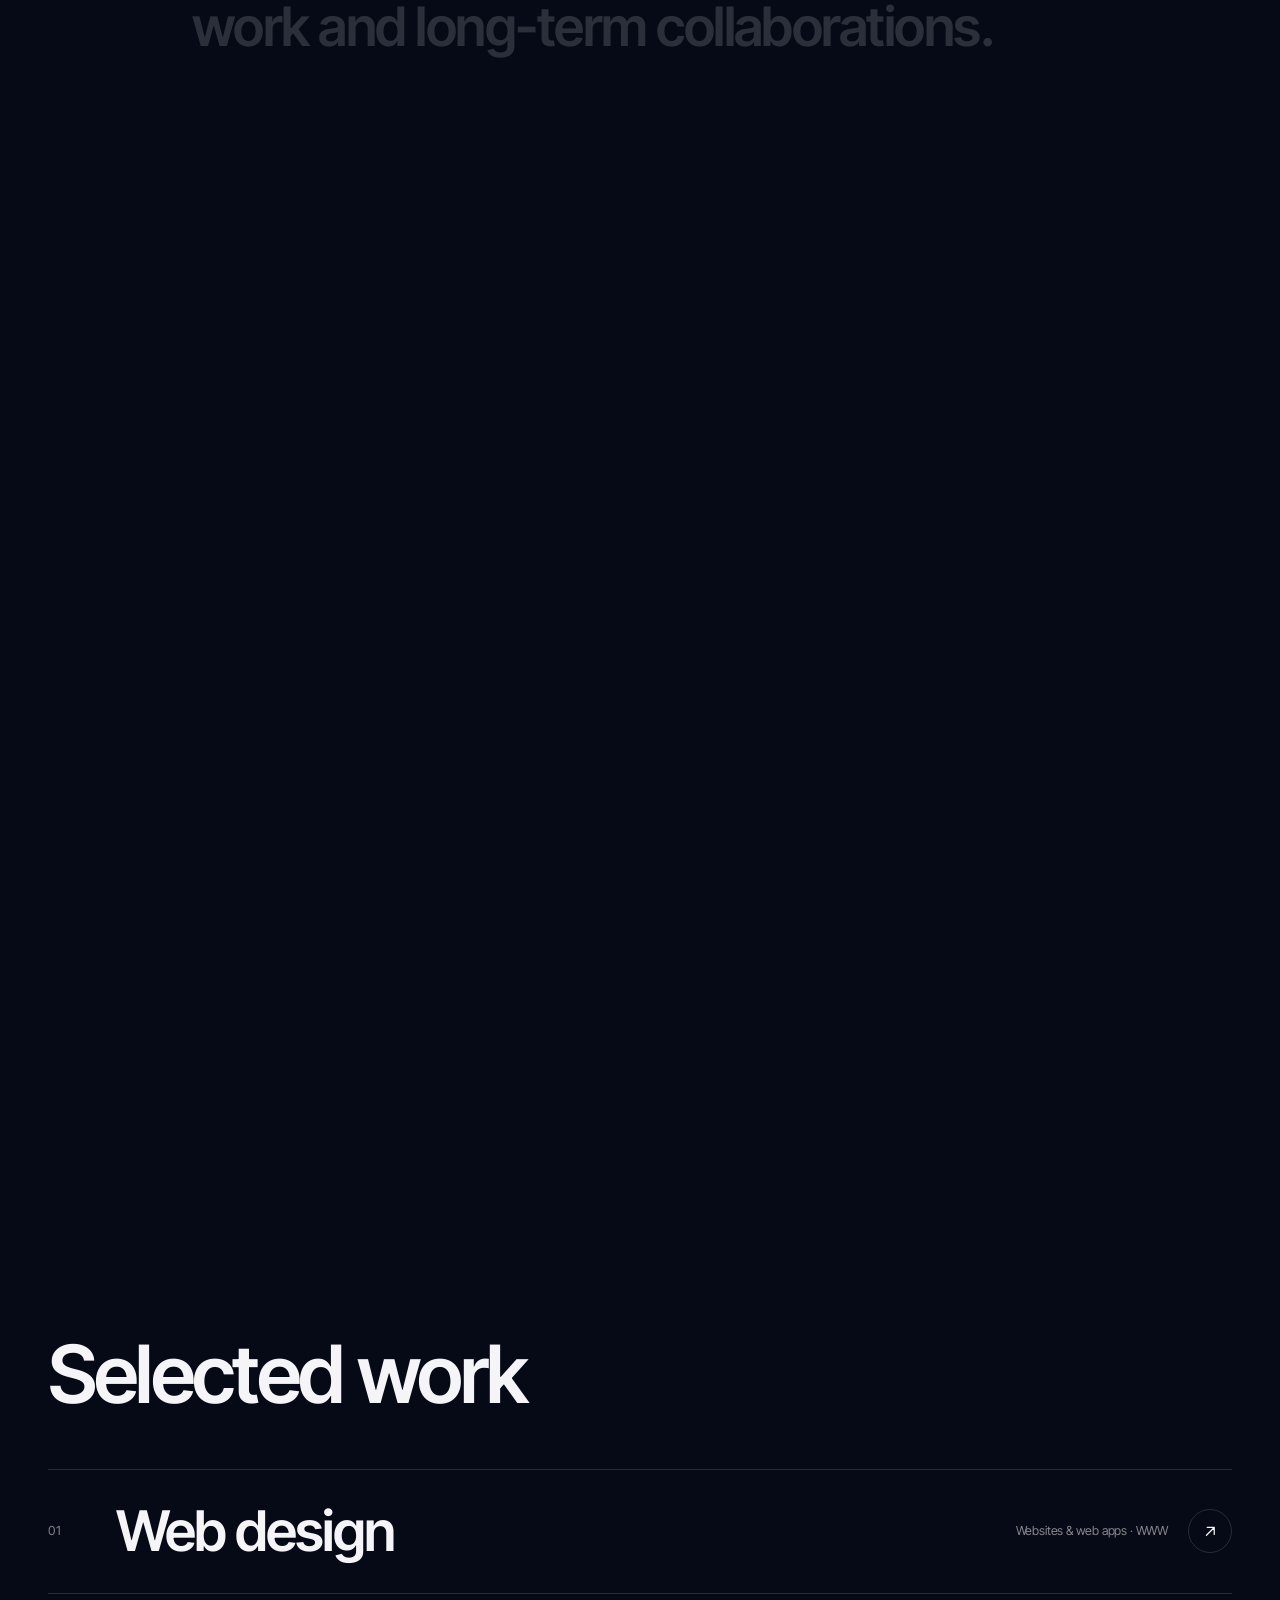
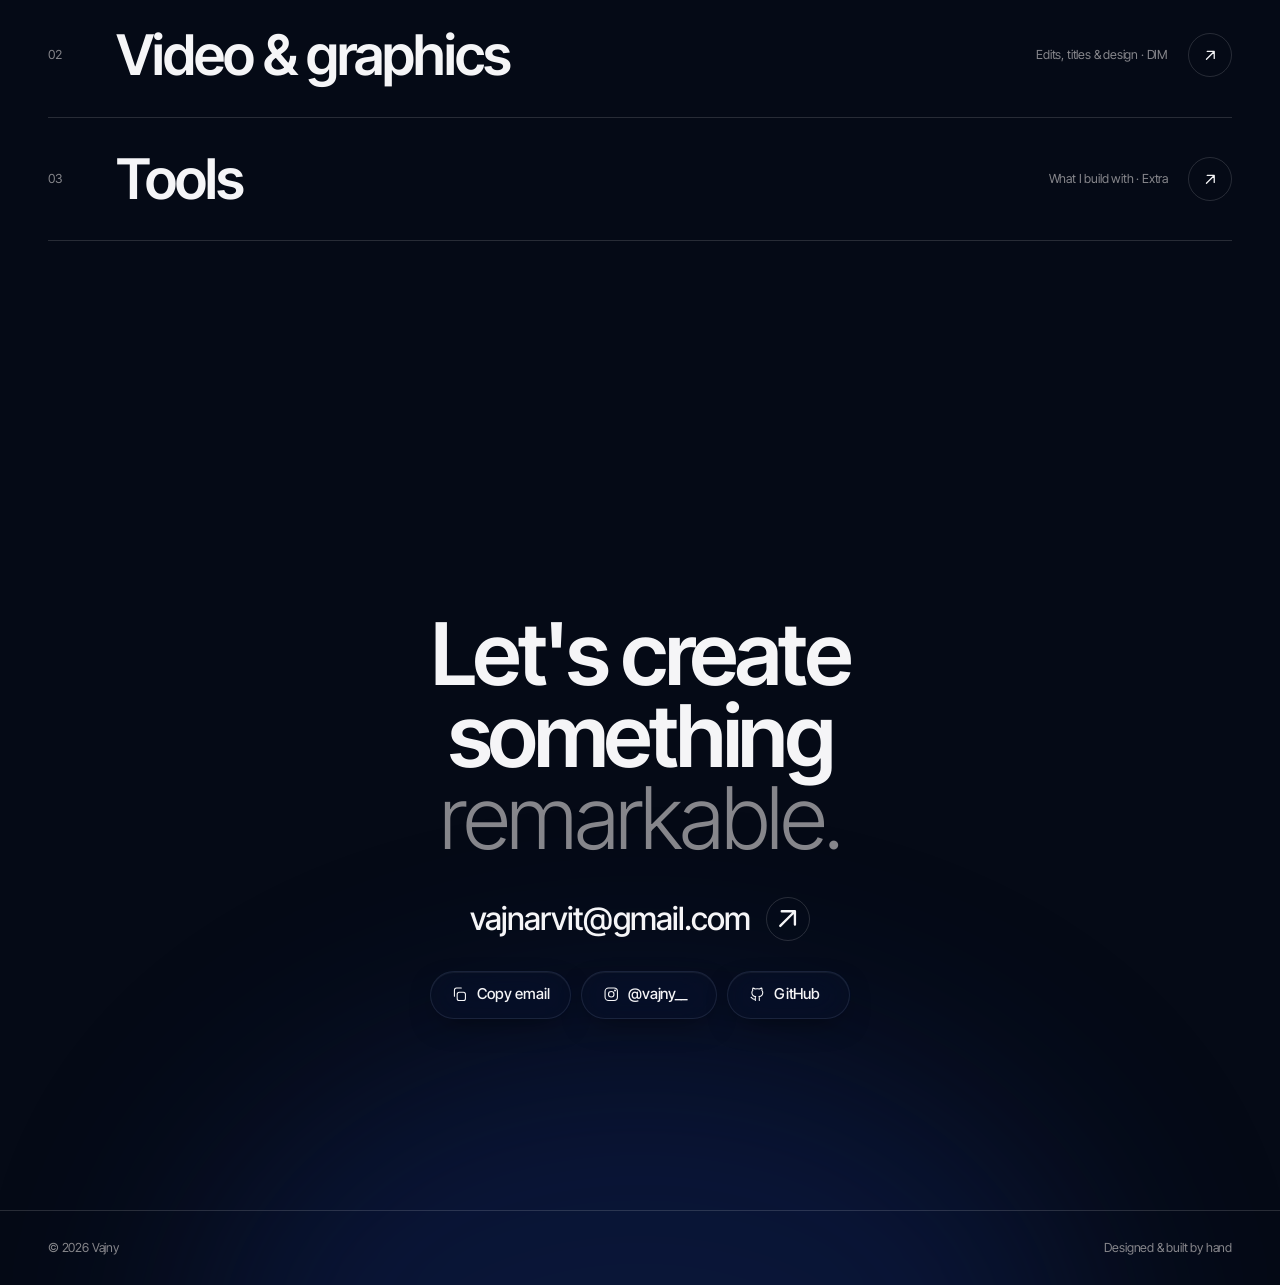
==== commit 43d4a5bc: "Web rozdělen na 4 stránky: domů, WWW, DIM, nástroje - společné menu se zvýrazněnou aktuální stránkou" ====
--- a/index.html
+++ b/index.html
@@ -3,13 +3,13 @@
 <head>
   <meta charset="UTF-8">
   <meta name="viewport" content="width=device-width, initial-scale=1">
-  <title>Vajny — Front-end Developer &amp; Graphic Designer from Prague</title>
-  <meta name="description" content="Vajny is an 18-year-old Information Technology student from Prague — a front-end developer and graphic designer making clean websites and video edits.">
+  <title>Vajny — Front-end Developer &amp; Video Editor from Prague</title>
+  <meta name="description" content="Vajny is an 18-year-old IT student from Prague — a front-end developer and video editor making clean websites and video edits.">
   <meta name="color-scheme" content="dark">
   <meta name="theme-color" content="#050a16">
 
   <meta property="og:title" content="Vajny — Portfolio">
-  <meta property="og:description" content="Front-end development and graphic design.">
+  <meta property="og:description" content="Vajny is an 18-year-old IT student from Prague — a front-end developer and video editor making clean websites and video edits.">
   <meta property="og:type" content="website">
 
   <!-- One typeface: Inter Tight -->
@@ -20,7 +20,7 @@
   <link rel="stylesheet" href="css/style.css">
   <script src="js/main.js" defer></script>
 </head>
-<body>
+<body id="top">
   <a class="skip-link" href="#main">Skip to content</a>
 
   <!-- Page atmosphere: drifting navy lights, an edge vignette and fine grain.
@@ -39,22 +39,22 @@
   </div>
 
   <!-- =====================================================
-       HEADER — floating frosted-glass navigation
+       HEADER — floating frosted-glass navigation (same on every page;
+       the current page is marked with aria-current="page")
        ===================================================== -->
   <header class="site-header">
     <div class="nav-shell">
-      <a class="brand" href="#home" aria-label="Vajny — back to top">
+      <a class="brand" href="#top" aria-label="Vajny — back to top">
         <span class="brand__mark" aria-hidden="true">V</span>
         <span class="brand__name">Vajny</span>
       </a>
 
       <nav class="nav" aria-label="Primary">
         <ul class="nav__list">
-          <li><a class="nav__link" href="#home">Home</a></li>
-          <li><a class="nav__link" href="#about">About</a></li>
-          <li><a class="nav__link" href="#www">Web</a></li>
-          <li><a class="nav__link" href="#video">Video</a></li>
-          <li><a class="nav__link" href="#tools">Tools</a></li>
+          <li><a class="nav__link is-active" href="index.html" aria-current="page">Home</a></li>
+          <li><a class="nav__link" href="www.html">Web</a></li>
+          <li><a class="nav__link" href="dim.html">DIM</a></li>
+          <li><a class="nav__link" href="extra.html">Tools</a></li>
           <li><a class="nav__link" href="#contact">Contact</a></li>
         </ul>
         <span class="nav__pill" aria-hidden="true"></span>
@@ -68,12 +68,11 @@
 
     <div class="mobile-nav" id="mobile-nav" inert>
       <ul>
-        <li><a class="mobile-nav__link" href="#home">Home</a></li>
-        <li><a class="mobile-nav__link" href="#about">About</a></li>
-        <li><a class="mobile-nav__link" href="#www">Web design</a></li>
-        <li><a class="mobile-nav__link" href="#video">Video editing</a></li>
-        <li><a class="mobile-nav__link" href="#tools">Tools</a></li>
-        <li><a class="mobile-nav__link" href="#contact">Contact</a></li>
+          <li><a class="mobile-nav__link is-active" href="index.html" aria-current="page">Home</a></li>
+          <li><a class="mobile-nav__link" href="www.html">Web design</a></li>
+          <li><a class="mobile-nav__link" href="dim.html">Video &amp; graphics</a></li>
+          <li><a class="mobile-nav__link" href="extra.html">Tools</a></li>
+          <li><a class="mobile-nav__link" href="#contact">Contact</a></li>
       </ul>
     </div>
   </header>
@@ -98,7 +97,7 @@
         <!-- App-icon tiles: work + contact, all equal. They pop in, then float gently forever. -->
         <ul class="tiles" aria-label="Explore and contact">
           <li class="tile pop" style="--i:3">
-            <a class="tile__link" href="#www">
+            <a class="tile__link" href="www.html">
               <span class="tile__icon tile__icon--web" aria-hidden="true">
                 <svg viewBox="0 0 48 48"><rect x="7" y="10" width="34" height="26" rx="5"/><path d="M7 17h34"/><circle cx="12" cy="13.5" r="1"/><circle cx="16" cy="13.5" r="1"/><path d="M19 25l-4 3 4 3M29 25l4 3-4 3M26 23l-4 10"/></svg>
               </span>
@@ -106,7 +105,7 @@
             </a>
           </li>
           <li class="tile pop" style="--i:4">
-            <a class="tile__link" href="#video">
+            <a class="tile__link" href="dim.html">
               <span class="tile__icon tile__icon--video" aria-hidden="true">
                 <svg viewBox="0 0 48 48"><rect x="7" y="11" width="34" height="26" rx="6"/><path d="M21 19v10l8.5-5z"/></svg>
               </span>
@@ -153,395 +152,35 @@
     </section>
 
     <!-- =====================================================
-         #www — WEB DESIGN (infinite, draggable reel)
-         Each card holds the full case study; clicking opens it.
-         JS clones the cards (as inert copies) to make the loop seamless.
+         #work — WORK INDEX: one row per page
          ===================================================== -->
-    <section id="www" class="work" aria-labelledby="www-title">
-      <div class="container work__head">
-        <h2 id="www-title" class="section-title">Web design</h2>
-        <p class="section-lead">Drag the reel to browse. Select a project to see the full story.</p>
-      </div>
-
-      <div class="reel" aria-roledescription="carousel" aria-label="Web design projects">
-        <div class="reel__track">
-
-          <!-- PROJECT CARD — copy this <article> to add a project.
-               .work-card__details holds everything shown in the detail view (1–3 images). -->
-          <article class="work-card">
-            <button class="work-card__open" type="button" aria-haspopup="dialog">
-              <span class="work-card__media">
-                <img src="img/muzeum-1.jpg" alt="Muzeum Věků Praha homepage: a dark museum hall behind the headline “Prozkoumejte příběhy světových civilizací”" loading="lazy" width="800" height="500">
-              </span>
-              <span class="work-card__row">
-                <span class="work-card__title">Muzeum Věků Praha</span>
-                <span class="work-card__type">Website · 2026</span>
-              </span>
-            </button>
-            <div class="work-card__details" hidden>
-              <h3>Muzeum Věků Praha</h3>
-              <p class="pd-type">Website · 2026</p>
-              <p>
-                A website for a fictional Prague museum of world civilisations. Visitors can browse
-                the exhibitions, see what is opening next and book tickets online. The exhibitions
-                load from a CSV file, the gallery is a self-playing carousel, and a countdown runs
-                to the next opening. The booking form is checked in the browser first, then
-                validated and saved by PHP.
-              </p>
-              <dl>
-                <div><dt>Role</dt><dd>Solo — design &amp; development</dd></div>
-                <div><dt>Tech</dt><dd>HTML · CSS · JS · PHP</dd></div>
-              </dl>
-              <div class="pd-images">
-                <img src="img/muzeum-2.jpg" alt="Exhibitions section: cards for Ancient Egypt, Greek sculpture and medieval weapons" loading="lazy" width="800" height="500">
-                <img src="img/muzeum-3.jpg" alt="Featured exhibitions carousel showing a suit of medieval armour" loading="lazy" width="800" height="500">
-                <img src="img/muzeum-4.jpg" alt="Ticket booking form with date, time, number of people and ticket type" loading="lazy" width="800" height="500">
-              </div>
-            </div>
-          </article>
-
-          <article class="work-card">
-            <button class="work-card__open" type="button" aria-haspopup="dialog">
-              <span class="work-card__media">
-                <img src="img/web-1a.svg" alt="Placeholder: Café Kompas homepage" loading="lazy" width="1600" height="1000">
-              </span>
-              <span class="work-card__row">
-                <span class="work-card__title">Café Kompas</span>
-                <span class="work-card__type">Website · 2025</span>
-              </span>
-            </button>
-            <div class="work-card__details" hidden>
-              <h3>Café Kompas</h3>
-              <p class="pd-type">Website · 2025</p>
-              <p>
-                A responsive website for a small local café. The goal was to make the menu and
-                opening hours effortless to find on a phone. I built a mobile-first layout with
-                CSS Grid and a lightweight PHP contact form. The site loads in under a second on 4G.
-              </p>
-              <dl>
-                <div><dt>Role</dt><dd>Design &amp; front-end development</dd></div>
-                <div><dt>Tech</dt><dd>HTML · CSS · JS · PHP</dd></div>
-              </dl>
-              <a href="https://example.com" target="_blank" rel="noopener">View live site<span class="visually-hidden"> (opens in a new tab)</span></a>
-              <div class="pd-images">
-                <img src="img/web-1a.svg" alt="Placeholder: Café Kompas homepage" loading="lazy" width="1600" height="1000">
-                <img src="img/web-1b.svg" alt="Placeholder: Café Kompas menu page" loading="lazy" width="1600" height="1000">
-              </div>
-            </div>
-          </article>
-
-          <article class="work-card">
-            <button class="work-card__open" type="button" aria-haspopup="dialog">
-              <span class="work-card__media">
-                <img src="img/web-2a.svg" alt="Placeholder: Study Planner dashboard" loading="lazy" width="1600" height="1000">
-              </span>
-              <span class="work-card__row">
-                <span class="work-card__title">Study Planner</span>
-                <span class="work-card__type">Web app · 2025</span>
-              </span>
-            </button>
-            <div class="work-card__details" hidden>
-              <h3>Study Planner</h3>
-              <p class="pd-type">Web app · 2025</p>
-              <p>
-                A focused web app that helps students plan homework and exams. Tasks are saved in
-                the browser, so it works instantly without an account. I paid close attention to
-                keyboard accessibility and clear empty states. Classmates relied on it through the
-                whole exam period.
-              </p>
-              <dl>
-                <div><dt>Role</dt><dd>Solo — UX, code &amp; testing</dd></div>
-                <div><dt>Tech</dt><dd>HTML · CSS · JS</dd></div>
-              </dl>
-              <a href="https://example.com" target="_blank" rel="noopener">View live site<span class="visually-hidden"> (opens in a new tab)</span></a>
-              <div class="pd-images">
-                <img src="img/web-2a.svg" alt="Placeholder: Study Planner dashboard" loading="lazy" width="1600" height="1000">
-              </div>
-            </div>
-          </article>
-
-          <article class="work-card">
-            <button class="work-card__open" type="button" aria-haspopup="dialog">
-              <span class="work-card__media">
-                <img src="img/web-3a.svg" alt="Placeholder: Open Day event homepage" loading="lazy" width="1600" height="1000">
-              </span>
-              <span class="work-card__row">
-                <span class="work-card__title">School Open Day</span>
-                <span class="work-card__type">Event platform · 2024</span>
-              </span>
-            </button>
-            <div class="work-card__details" hidden>
-              <h3>School Open Day</h3>
-              <p class="pd-type">Event platform · 2024</p>
-              <p>
-                An event site with online registration for my school's open day. Visitors choose a
-                time slot and receive a confirmation email. I built the PHP back-end with a MySQL
-                database and a simple admin overview. More than 300 people registered through it.
-              </p>
-              <dl>
-                <div><dt>Role</dt><dd>Back-end &amp; form logic (team of 3)</dd></div>
-                <div><dt>Tech</dt><dd>HTML · CSS · PHP</dd></div>
-              </dl>
-              <a href="https://example.com" target="_blank" rel="noopener">View live site<span class="visually-hidden"> (opens in a new tab)</span></a>
-              <div class="pd-images">
-                <img src="img/web-3a.svg" alt="Placeholder: Open Day event homepage" loading="lazy" width="1600" height="1000">
-                <img src="img/web-3b.svg" alt="Placeholder: registration form with time slots" loading="lazy" width="1600" height="1000">
-                <img src="img/web-3c.svg" alt="Placeholder: admin table of registrations" loading="lazy" width="1600" height="1000">
-              </div>
-            </div>
-          </article>
-
-        </div>
-      </div>
-    </section>
-
-    <!-- =====================================================
-         #video — VIDEO EDITING (second infinite reel)
-         Same card format as web design; "duration" is the video length.
-         ===================================================== -->
-    <section id="video" class="work" aria-labelledby="video-title">
-      <div class="container work__head">
-        <h2 id="video-title" class="section-title">Video editing</h2>
-        <p class="section-lead">Edits, titles and colour grading. Select a film to see how it was made.</p>
-      </div>
-
-      <div class="reel" aria-roledescription="carousel" aria-label="Video editing projects">
-        <div class="reel__track">
-
-          <article class="work-card work-card--video">
-            <button class="work-card__open" type="button" aria-haspopup="dialog">
-              <span class="work-card__media">
-                <img src="img/design-3a.svg" alt="Placeholder: Sports Day aftermovie title card" loading="lazy" width="1600" height="900">
-                <span class="play" aria-hidden="true"><svg viewBox="0 0 24 24"><path d="M9 7v10l8-5z"/></svg></span>
-                <span class="duration">1:48</span>
-              </span>
-              <span class="work-card__row">
-                <span class="work-card__title">Sports Day — Aftermovie</span>
-                <span class="work-card__type">Aftermovie · 2025</span>
-              </span>
-            </button>
-            <div class="work-card__details" hidden>
-              <h3>Sports Day — Aftermovie</h3>
-              <p class="pd-type">Aftermovie · 2025 · 1:48</p>
-              <p>
-                A fast, energetic recap of the school sports day. I cut around three hours of footage from four cameras down to under two minutes, timed the edit to the music and graded every shot to one warm, consistent look.
-              </p>
-              <dl>
-                <div><dt>Role</dt><dd>Editing, titles &amp; colour grading</dd></div>
-                <div><dt>Tools</dt><dd>Premiere Pro, After Effects</dd></div>
-              </dl>
-              <a href="https://example.com" target="_blank" rel="noopener">Watch the video<span class="visually-hidden"> (opens in a new tab)</span></a>
-              <div class="pd-images">
-                <img src="img/design-3a.svg" alt="Placeholder: aftermovie title card" loading="lazy" width="1600" height="900">
-                <img src="img/design-3b.svg" alt="Placeholder: colour grading before and after" loading="lazy" width="1600" height="900">
-                <img src="img/design-3c.svg" alt="Placeholder: editing timeline in Premiere Pro" loading="lazy" width="1600" height="900">
-              </div>
-            </div>
-          </article>
-
-          <article class="work-card work-card--video">
-            <button class="work-card__open" type="button" aria-haspopup="dialog">
-              <span class="work-card__media">
-                <img src="img/video-2a.svg" alt="Placeholder: Open Day promo video still" loading="lazy" width="1600" height="900">
-                <span class="play" aria-hidden="true"><svg viewBox="0 0 24 24"><path d="M9 7v10l8-5z"/></svg></span>
-                <span class="duration">0:45</span>
-              </span>
-              <span class="work-card__row">
-                <span class="work-card__title">Open Day — Promo</span>
-                <span class="work-card__type">Promo · 2024</span>
-              </span>
-            </button>
-            <div class="work-card__details" hidden>
-              <h3>Open Day — Promo</h3>
-              <p class="pd-type">Promo · 2024 · 0:45</p>
-              <p>
-                A short promotional video inviting future students to the school open day. I planned the shots, edited a tight 45-second cut for social media and designed animated titles that match the event website.
-              </p>
-              <dl>
-                <div><dt>Role</dt><dd>Planning, editing &amp; motion titles</dd></div>
-                <div><dt>Tools</dt><dd>Premiere Pro, After Effects</dd></div>
-              </dl>
-              <a href="https://example.com" target="_blank" rel="noopener">Watch the video<span class="visually-hidden"> (opens in a new tab)</span></a>
-              <div class="pd-images">
-                <img src="img/video-2a.svg" alt="Placeholder: Open Day promo video still" loading="lazy" width="1600" height="900">
-              </div>
-            </div>
-          </article>
-
-          <article class="work-card work-card--video">
-            <button class="work-card__open" type="button" aria-haspopup="dialog">
-              <span class="work-card__media">
-                <img src="img/video-3a.svg" alt="Placeholder: Jazz Night teaser still" loading="lazy" width="1600" height="900">
-                <span class="play" aria-hidden="true"><svg viewBox="0 0 24 24"><path d="M9 7v10l8-5z"/></svg></span>
-                <span class="duration">0:30</span>
-              </span>
-              <span class="work-card__row">
-                <span class="work-card__title">Jazz Night — Teaser</span>
-                <span class="work-card__type">Teaser · 2025</span>
-              </span>
-            </button>
-            <div class="work-card__details" hidden>
-              <h3>Jazz Night — Teaser</h3>
-              <p class="pd-type">Teaser · 2025 · 0:30</p>
-              <p>
-                A moody 30-second teaser for the school concert evening, built around the poster series. Slow pushes, film grain and type that moves to the rhythm of the music.
-              </p>
-              <dl>
-                <div><dt>Role</dt><dd>Editing, sound sync &amp; grading</dd></div>
-                <div><dt>Tools</dt><dd>Premiere Pro, After Effects</dd></div>
-              </dl>
-              <a href="https://example.com" target="_blank" rel="noopener">Watch the video<span class="visually-hidden"> (opens in a new tab)</span></a>
-              <div class="pd-images">
-                <img src="img/video-3a.svg" alt="Placeholder: Jazz Night teaser still" loading="lazy" width="1600" height="900">
-                <img src="img/design-1a.svg" alt="Placeholder: Jazz Night poster the teaser is based on" loading="lazy" width="900" height="1200">
-              </div>
-            </div>
-          </article>
-
-        </div>
-      </div>
-    </section>
-
-    <!-- =====================================================
-         #tools — TOOLS I USE
-         Apple-style bento grid; each card runs a tiny live demo of the tool.
-         (The earlier dock version is saved in versions/tools-dock.)
-         ===================================================== -->
-    <section id="tools" class="tools" aria-labelledby="tools-title">
+    <section id="work" class="work-index" aria-labelledby="work-title">
       <div class="container">
-        <div class="work__head">
-          <h2 id="tools-title" class="section-title">Tools</h2>
-          <p class="section-lead">What I edit, animate, design and build with every day.</p>
-        </div>
-
-        <!-- Bento grid: every card carries a tiny live demo of what the tool does.
-             Demos are decorative (aria-hidden) except the JavaScript button, which really works. -->
-        <ul class="bento" role="list">
-          <!-- Premiere Pro: a timeline with a playhead sweeping across -->
-          <li class="bento__card bento__card--pr" data-tool="pr">
-            <div class="bento__visual" aria-hidden="true">
-              <div class="tl">
-                <div class="tl__ruler"><span>00:00</span><span>00:15</span><span>00:30</span><span>00:45</span></div>
-                <div class="tl__track"><b>V2</b><i style="--x:16%;--w:22%"></i><i style="--x:66%;--w:16%"></i></div>
-                <div class="tl__track"><b>V1</b><i style="--x:0%;--w:34%"></i><i style="--x:35%;--w:27%"></i><i style="--x:63%;--w:37%"></i></div>
-                <div class="tl__track tl__track--audio"><b>A1</b><i style="--x:0%;--w:100%"></i></div>
-                <span class="tl__head"></span>
-              </div>
-            </div>
-            <div class="bento__info">
-              <span class="app-icon app-icon--pr" aria-hidden="true">Pr</span>
-              <div>
-                <h3 class="bento__name">Premiere Pro</h3>
-                <p class="bento__use">Cutting aftermovies, promos and teasers.</p>
-              </div>
-            </div>
-          </li>
-
-          <!-- After Effects: an ease curve in the graph editor, a dot riding it -->
-          <li class="bento__card bento__card--ae" data-tool="ae">
-            <div class="bento__visual" aria-hidden="true">
-              <svg class="graph" viewBox="0 0 200 120" preserveAspectRatio="xMidYMid meet">
-                <path class="graph__grid" d="M0 30H200M0 60H200M0 90H200M50 0V120M100 0V120M150 0V120"/>
-                <path class="graph__handle" d="M14 104H92M186 16H104"/>
-                <circle class="graph__knob" cx="92" cy="104" r="3"/>
-                <circle class="graph__knob" cx="104" cy="16" r="3"/>
-                <path class="graph__curve" d="M14 104 C 92 104, 104 16, 186 16"/>
-                <rect class="graph__key" x="9" y="99" width="10" height="10" transform="rotate(45 14 104)"/>
-                <rect class="graph__key" x="181" y="11" width="10" height="10" transform="rotate(45 186 16)"/>
-                <circle class="graph__dot" r="5">
-                  <animateMotion dur="3.2s" repeatCount="indefinite" path="M14 104 C 92 104, 104 16, 186 16"
-                                 keyPoints="0;1;1;0;0" keyTimes="0;.4;.5;.9;1" calcMode="spline"
-                                 keySplines=".7 0 .3 1;0 0 1 1;.7 0 .3 1;0 0 1 1"/>
-                </circle>
-              </svg>
-            </div>
-            <div class="bento__info">
-              <span class="app-icon app-icon--ae" aria-hidden="true">Ae</span>
-              <div>
-                <h3 class="bento__name">After Effects</h3>
-                <p class="bento__use">Motion, titles and smooth easing.</p>
-              </div>
-            </div>
-          </li>
-
-          <!-- Figma: a frame with a live cursor resizing a shape -->
-          <li class="bento__card bento__card--figma" data-tool="figma">
-            <div class="bento__visual" aria-hidden="true">
-              <div class="canvas">
-                <span class="canvas__label">Desktop — Home</span>
-                <div class="canvas__frame">
-                  <span class="canvas__bar"></span>
-                  <span class="canvas__line"></span>
-                  <span class="canvas__line canvas__line--short"></span>
-                  <span class="canvas__shape"><i></i><i></i><i></i><i></i></span>
-                  <span class="cursor"><svg viewBox="0 0 16 16"><path d="M2 1l11 6-5 1.5L5.5 14z"/></svg><em>Vajny</em></span>
-                </div>
-              </div>
-            </div>
-            <div class="bento__info">
-              <span class="app-icon app-icon--figma" aria-hidden="true"><svg viewBox="0 0 38 57"><path fill="#f24e1e" d="M19 0H9.5a9.5 9.5 0 0 0 0 19H19z"/><path fill="#ff7262" d="M19 0h9.5a9.5 9.5 0 0 1 0 19H19z"/><path fill="#a259ff" d="M19 19H9.5a9.5 9.5 0 0 0 0 19H19z"/><circle fill="#1abcfe" cx="28.5" cy="28.5" r="9.5"/><path fill="#0acf83" d="M9.5 38H19v9.5A9.5 9.5 0 1 1 9.5 38z"/></svg></span>
-              <div>
-                <h3 class="bento__name">Figma</h3>
-                <p class="bento__use">Layouts and prototypes before any code.</p>
-              </div>
-            </div>
-          </li>
-
-          <!-- HTML: markup typing itself out -->
-          <li class="bento__card bento__card--html" data-tool="html">
-            <div class="bento__visual" aria-hidden="true">
-              <div class="code">
-                <span class="code__line" style="--l:0"><span class="c-t">&lt;section</span> <span class="c-a">id</span>=<span class="c-s">"home"</span><span class="c-t">&gt;</span></span>
-                <span class="code__line code__line--in" style="--l:1"><span class="c-t">&lt;h1&gt;</span>Vajny<span class="c-t">&lt;/h1&gt;</span></span>
-                <span class="code__line code__line--in" style="--l:2"><span class="c-t">&lt;p&gt;</span>Front-end dev<span class="c-t">&lt;/p&gt;</span></span>
-                <span class="code__line" style="--l:3"><span class="c-t">&lt;/section&gt;</span><span class="caret"></span></span>
-              </div>
-            </div>
-            <div class="bento__info">
-              <span class="app-icon app-icon--html" aria-hidden="true"><span>HTML</span></span>
-              <div>
-                <h3 class="bento__name">HTML</h3>
-                <p class="bento__use">Semantic, accessible structure.</p>
-              </div>
-            </div>
-          </li>
-
-          <!-- CSS: one box restyled by the rule beside it -->
-          <li class="bento__card bento__card--css" data-tool="css">
-            <div class="bento__visual" aria-hidden="true">
-              <div class="morph">
-                <span class="morph__box"></span>
-                <div class="code code--small">
-                  <span class="code__line"><span class="c-s">.icon</span> {</span>
-                  <span class="code__line code__line--in"><span class="c-a">radius</span>: <span class="morph__val"></span>;</span>
-                  <span class="code__line">}</span>
-                </div>
-              </div>
-            </div>
-            <div class="bento__info">
-              <span class="app-icon app-icon--css" aria-hidden="true"><span>CSS</span></span>
-              <div>
-                <h3 class="bento__name">CSS</h3>
-                <p class="bento__use">Layout, type and the small details.</p>
-              </div>
-            </div>
-          </li>
-
-          <!-- JavaScript: a real button, so the card proves itself -->
-          <li class="bento__card bento__card--js" data-tool="js">
-            <div class="bento__visual">
-              <div class="clicker">
-                <button class="clicker__btn" type="button" data-clicker>Click me</button>
-                <p class="clicker__out" aria-live="polite"><span class="c-a">count</span> = <strong data-count>0</strong></p>
-              </div>
-            </div>
-            <div class="bento__info">
-              <span class="app-icon app-icon--js" aria-hidden="true"><span>JS</span></span>
-              <div>
-                <h3 class="bento__name">JavaScript</h3>
-                <p class="bento__use">Interaction that makes pages feel alive.</p>
-              </div>
-            </div>
+        <h2 id="work-title" class="section-title">Selected work</h2>
+        <ul class="index-list" role="list">
+          <li>
+            <a class="index-row" href="www.html">
+              <span class="index-row__num" aria-hidden="true">01</span>
+              <span class="index-row__name">Web design</span>
+              <span class="index-row__meta">Websites &amp; web apps · WWW</span>
+              <span class="arrow" aria-hidden="true"><svg class="icon" viewBox="0 0 24 24"><path d="M7 17 17 7M8 7h9v9"/></svg></span>
+            </a>
+          </li>
+          <li>
+            <a class="index-row" href="dim.html">
+              <span class="index-row__num" aria-hidden="true">02</span>
+              <span class="index-row__name">Video &amp; graphics</span>
+              <span class="index-row__meta">Edits, titles &amp; design · DIM</span>
+              <span class="arrow" aria-hidden="true"><svg class="icon" viewBox="0 0 24 24"><path d="M7 17 17 7M8 7h9v9"/></svg></span>
+            </a>
+          </li>
+          <li>
+            <a class="index-row" href="extra.html">
+              <span class="index-row__num" aria-hidden="true">03</span>
+              <span class="index-row__name">Tools</span>
+              <span class="index-row__meta">What I build with · Extra</span>
+              <span class="arrow" aria-hidden="true"><svg class="icon" viewBox="0 0 24 24"><path d="M7 17 17 7M8 7h9v9"/></svg></span>
+            </a>
           </li>
         </ul>
       </div>
@@ -571,6 +210,10 @@
           <svg class="icon" viewBox="0 0 24 24" aria-hidden="true" focusable="false"><rect x="3" y="3" width="18" height="18" rx="5"/><circle cx="12" cy="12" r="4"/><circle cx="17.5" cy="6.5" r=".6" fill="currentColor"/></svg>
           @vajny__<span class="visually-hidden"> on Instagram (opens in a new tab)</span>
         </a>
+        <a class="btn btn--glass" href="https://github.com/VitVajnar" target="_blank" rel="noopener">
+          <svg class="icon" viewBox="0 0 24 24" aria-hidden="true" focusable="false"><path d="M9 19c-4 1.4-4-2-6-2.5M15 21v-3.5c0-1 .1-1.4-.5-2 2.8-.3 5.5-1.4 5.5-6a4.6 4.6 0 0 0-1.3-3.2 4.2 4.2 0 0 0-.1-3.2s-1-.3-3.4 1.3a11.7 11.7 0 0 0-6.2 0C6.6 2.8 5.6 3.1 5.6 3.1a4.2 4.2 0 0 0-.1 3.2A4.6 4.6 0 0 0 4.2 9.5c0 4.6 2.7 5.7 5.5 6-.6.6-.6 1.2-.5 2V21"/></svg>
+          GitHub<span class="visually-hidden"> (opens in a new tab)</span>
+        </a>
       </div>
     </div>
 
@@ -581,7 +224,7 @@
   </footer>
 
   <!-- Back to top — ring shows scroll progress -->
-  <a class="to-top" href="#home" aria-label="Back to top">
+  <a class="to-top" href="#top" aria-label="Back to top">
     <svg class="to-top__ring" viewBox="0 0 56 56" aria-hidden="true" focusable="false">
       <circle class="to-top__track" cx="28" cy="28" r="26"/>
       <circle class="to-top__progress" cx="28" cy="28" r="26"/>
@@ -593,15 +236,5 @@
 
   <div class="toast" role="status" aria-live="polite"></div>
 
-  <!-- PROJECT DETAIL — filled from the clicked card's .work-card__details -->
-  <dialog class="project-dialog" aria-labelledby="pd-title">
-    <div class="project-dialog__panel">
-      <button class="pd-close" type="button" aria-label="Close project">
-        <svg class="icon" viewBox="0 0 24 24" aria-hidden="true" focusable="false"><path d="M6 6l12 12M18 6 6 18"/></svg>
-      </button>
-      <div class="pd-body"></div>
-    </div>
-  </dialog>
-
 </body>
 </html>
--- a/css/style.css
+++ b/css/style.css
@@ -1059,6 +1059,34 @@
 .bento__card:nth-child(4) { --n: 3; }
 .bento__card:nth-child(5) { --n: 4; }
 .bento__card:nth-child(6) { --n: 5; }
+
+/* ---------- 9b. Home — work index (one row per page) ---------- */
+.work-index { padding-block: clamp(2rem, 1rem + 3vw, 4rem) clamp(5rem, 3rem + 8vw, 9rem); }
+.work-index .section-title { margin-bottom: clamp(2rem, 1rem + 3vw, 3.5rem); }
+.index-list { border-bottom: 1px solid var(--line-2); }
+.index-row {
+  display: grid;
+  grid-template-columns: auto 1fr auto;
+  align-items: center;
+  gap: .25rem 1.25rem;
+  padding-block: clamp(1.25rem, .9rem + 1.6vw, 2rem);
+  border-top: 1px solid var(--line-2);
+  transition: padding .5s var(--ease);
+}
+.index-row__num { grid-row: span 2; align-self: start; padding-top: .55em; font-size: var(--fs-xs); color: var(--text-3); font-variant-numeric: tabular-nums; }
+.index-row__name { font-size: clamp(1.75rem, 1.1rem + 3vw, 3.5rem); font-weight: 600; letter-spacing: -.035em; line-height: 1.05; }
+.index-row__meta { grid-column: 2; font-size: var(--fs-xs); color: var(--text-3); }
+.index-row .arrow { grid-column: 3; grid-row: 1 / span 2; }
+.index-row:hover .arrow, .index-row:focus-visible .arrow { background: var(--text); color: var(--bg); transform: rotate(45deg); }
+.index-row:focus-visible { outline: 2px solid var(--text); outline-offset: 4px; border-radius: .5rem; }
+@media (min-width: 48rem) {
+  .index-row { grid-template-columns: 3rem 1fr auto auto; }
+  .index-row__num { grid-row: auto; align-self: center; padding-top: 0; }
+  .index-row__meta { grid-column: 3; }
+  .index-row .arrow { grid-column: 4; grid-row: auto; }
+  .index-row:hover { padding-left: .75rem; }
+}
+@media (prefers-reduced-motion: reduce) { .index-row:hover { padding-left: 0; } }
 
 /* ---------- 10. Footer / contact ---------- */
 .site-footer {
